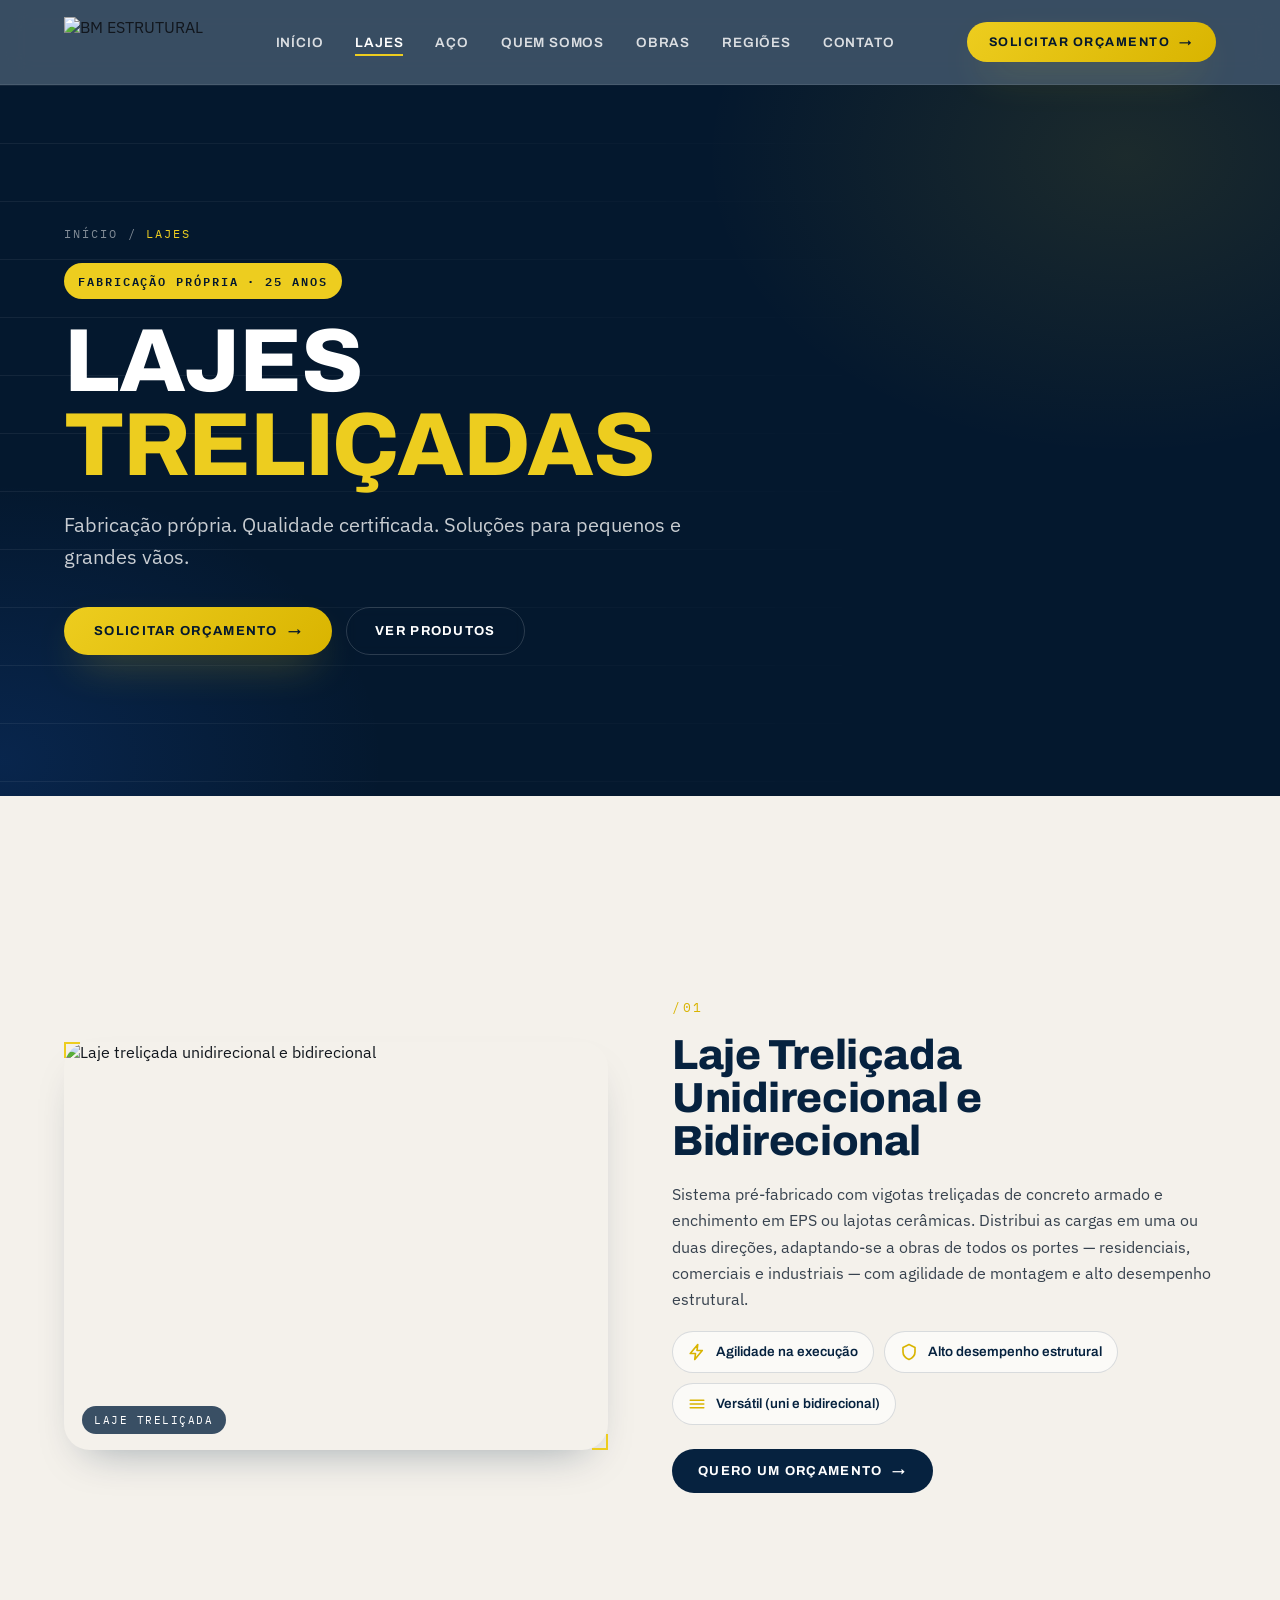
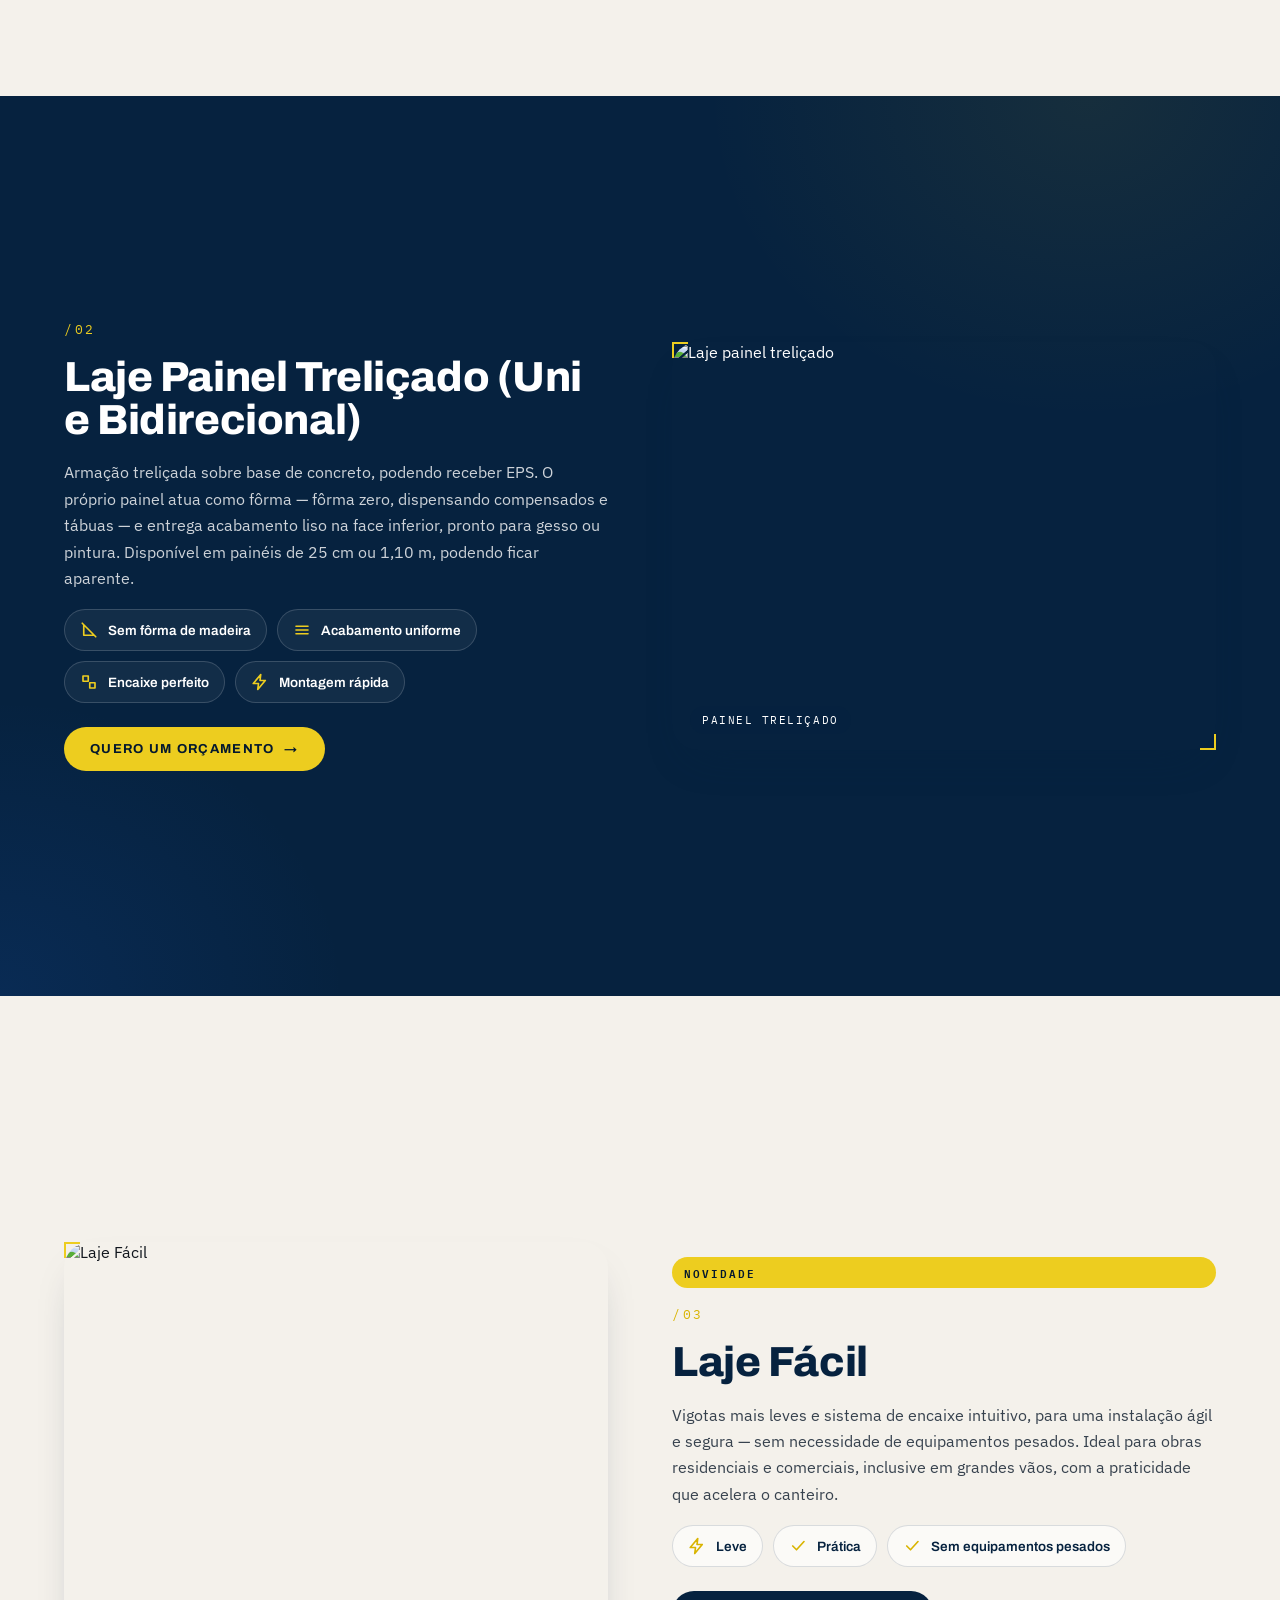
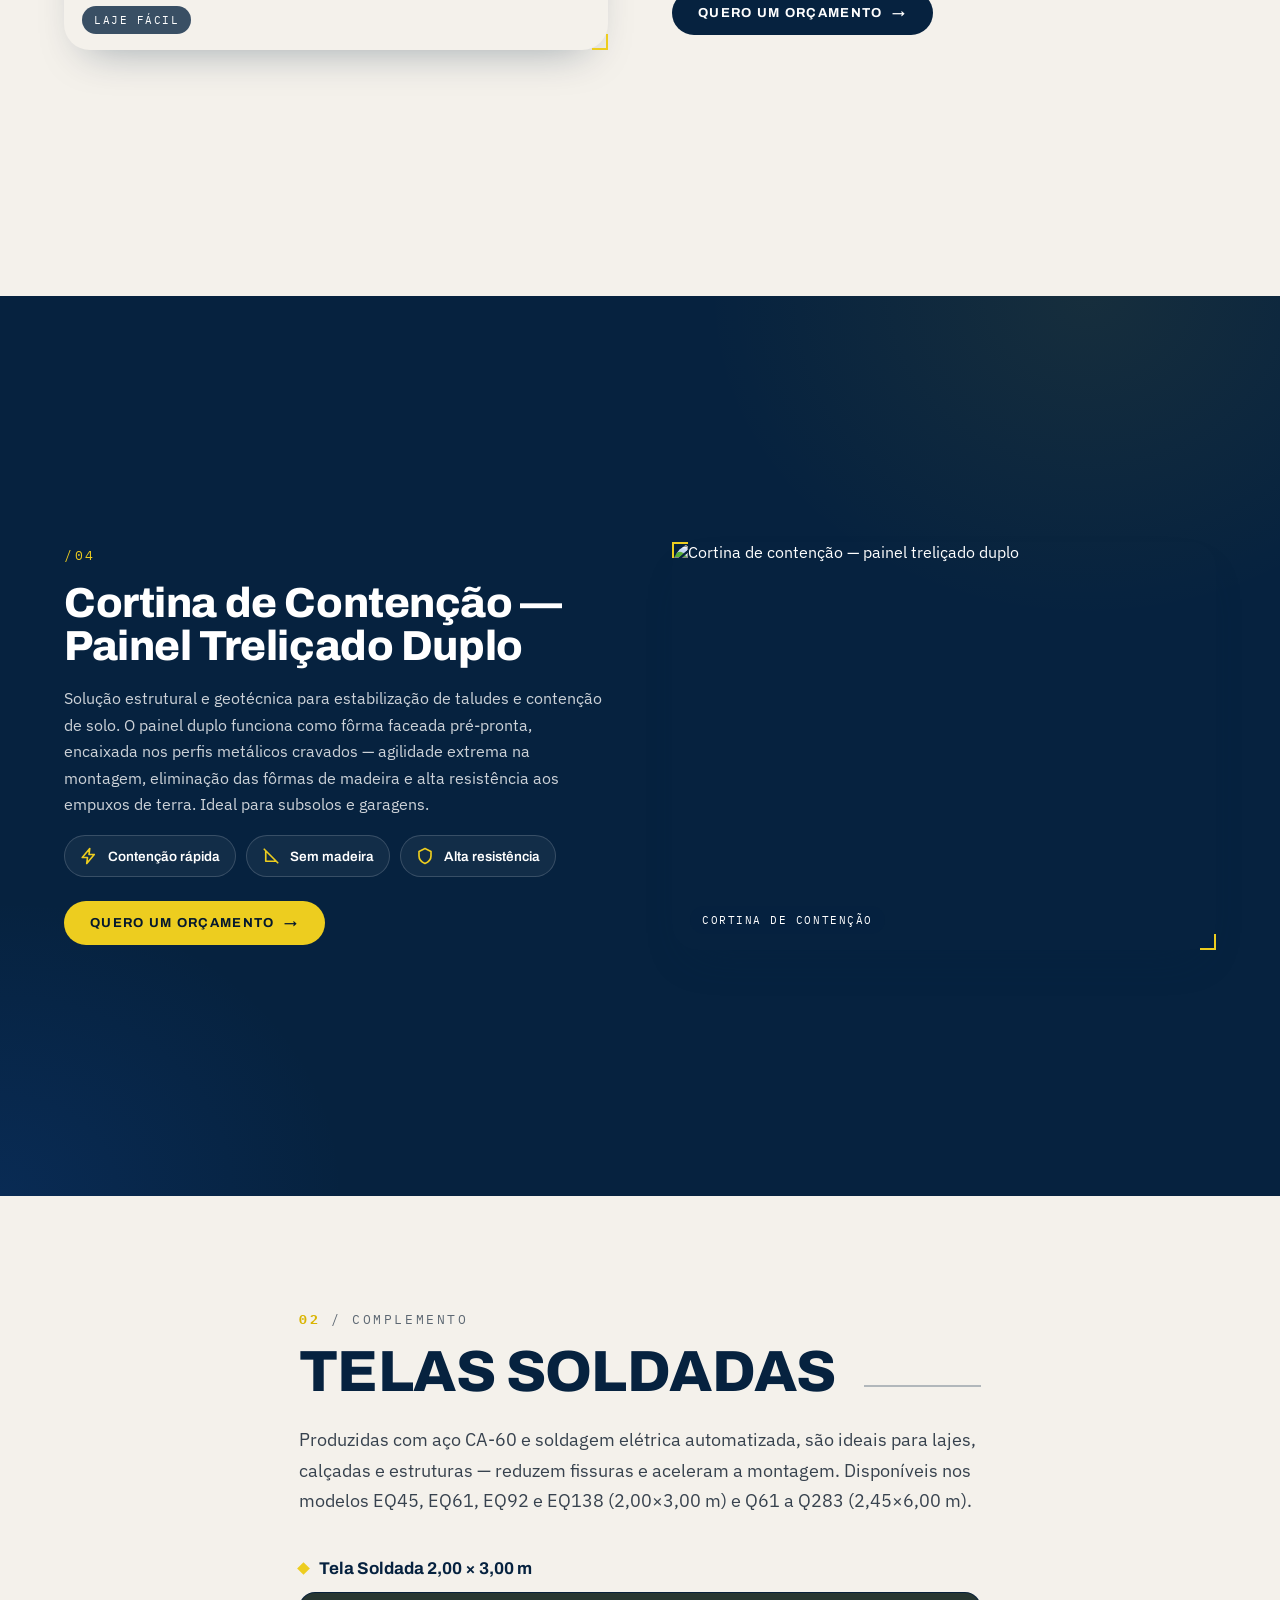
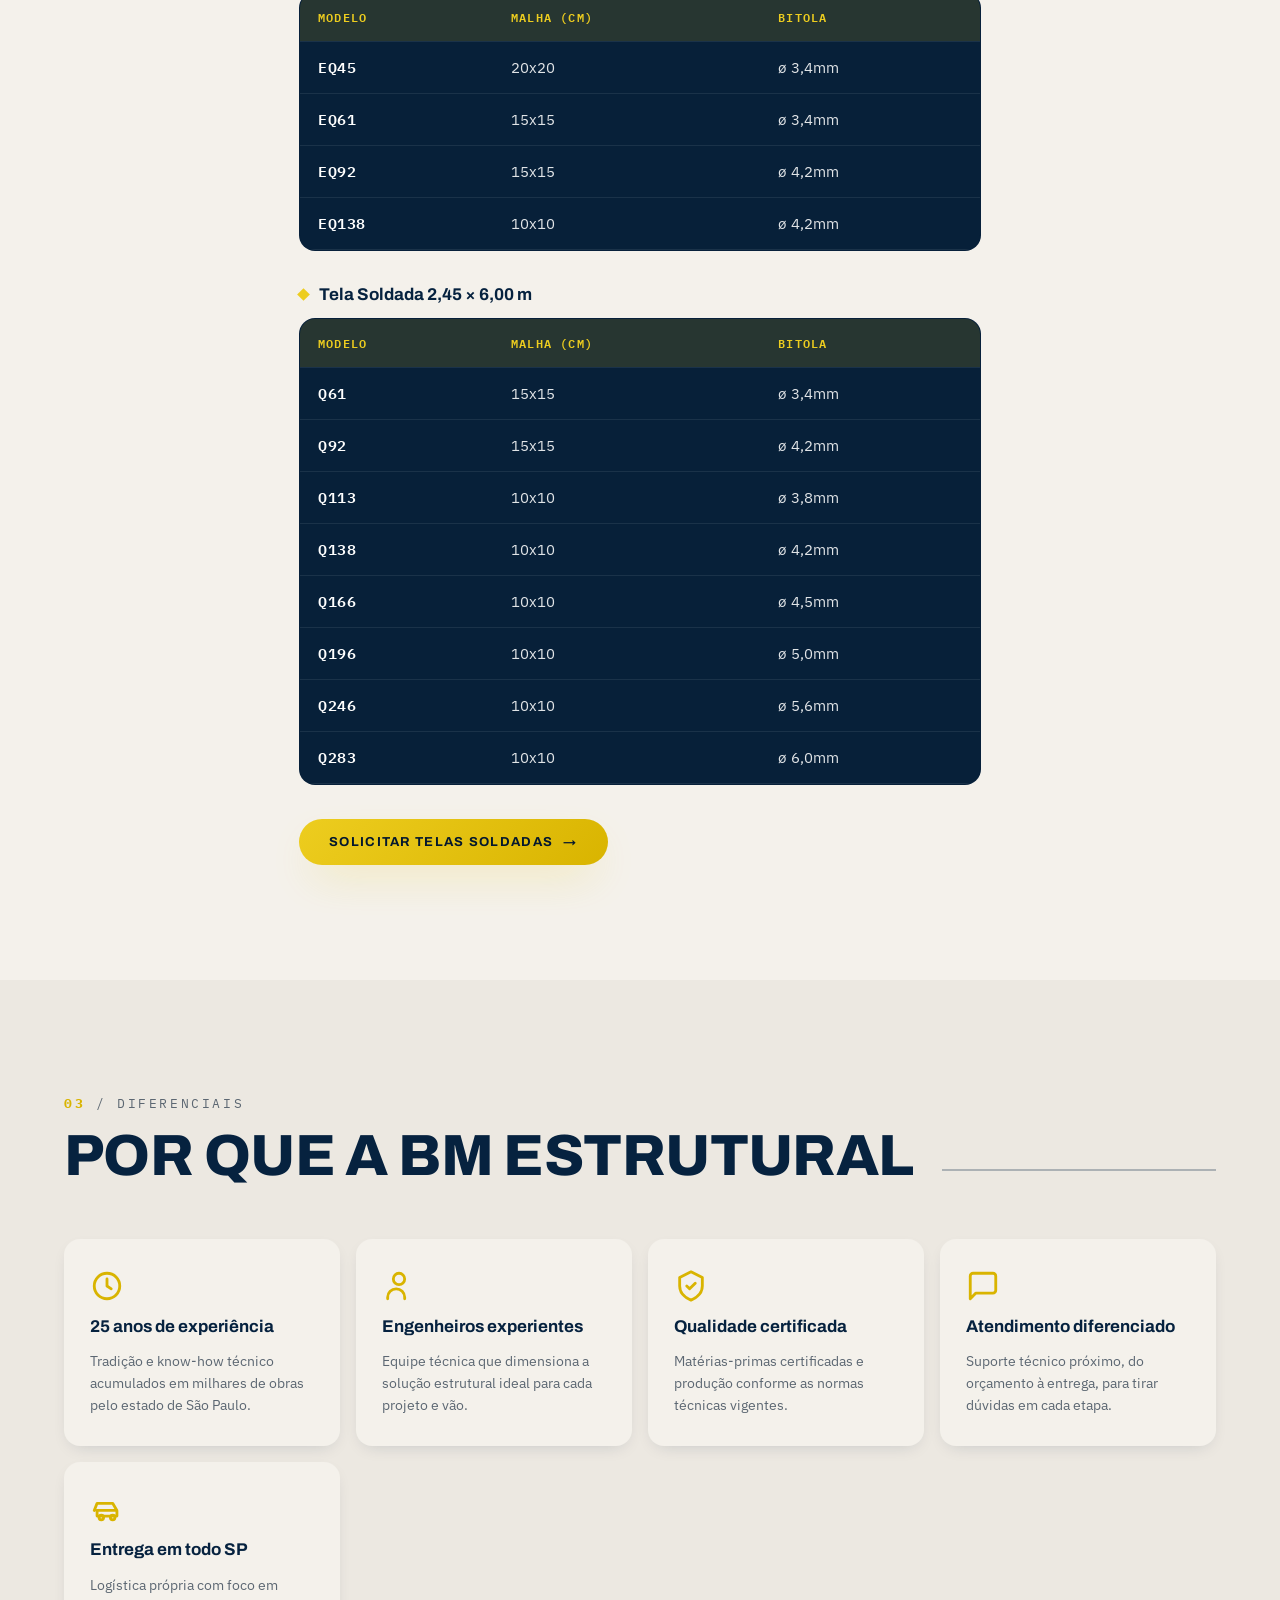
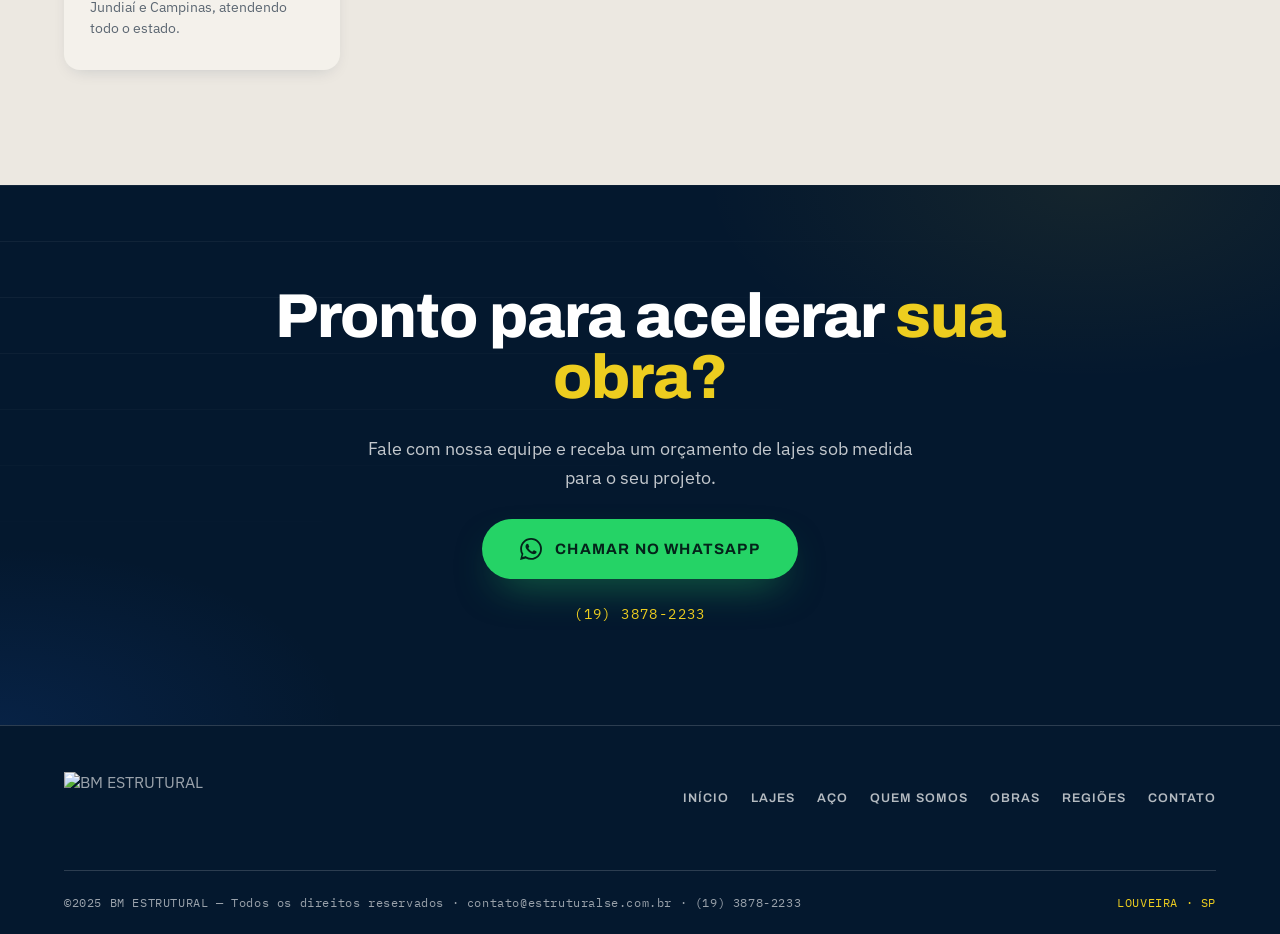
==== lajes.html @ cdf226da "Refactor code structure for improved readability and maintainability" ====
<!DOCTYPE html>
<html lang="pt">
<head>
<meta charset="utf-8">
<meta name="viewport" content="width=device-width, initial-scale=1">
<title>Lajes Treliçadas | BM Estrutural — Louveira SP</title>
<meta name="description" content="Lajes treliçadas de fabricação própria: unidirecional e bidirecional, painel treliçado, Laje Fácil, cortina de contenção e telas soldadas. Qualidade certificada para pequenos e grandes vãos — BM Estrutural, Louveira SP.">
<link rel="preconnect" href="https://fonts.googleapis.com">
<link rel="preconnect" href="https://fonts.gstatic.com" crossorigin>
<link href="https://fonts.googleapis.com/css2?family=Archivo:wght@400;500;600;700;800;900&family=Archivo+Expanded:wght@700;800;900&family=IBM+Plex+Mono:wght@400;500;600&family=IBM+Plex+Sans:wght@400;500;600;700&display=swap" rel="stylesheet">
<link rel="stylesheet" href="styles/style.css">
</head>
<body>

<!-- ============================ HEADER ============================ -->
<header class="site-header" id="top">
  <div class="wrap header-inner">
    <a class="brand" href="index.html" aria-label="BM Estrutural">
      <img src="https://static.wixstatic.com/media/e9aa01_ae47d8bda54545b3a6e85fc1d8172524~mv2.png/v1/fill/w_350,h_192,al_c,q_85,enc_avif,quality_auto/LOGO%20SITE_SEM_FUNDO.png" alt="BM ESTRUTURAL">
    </a>
    <nav class="nav" id="nav">
      <a href="index.html">INÍCIO</a>
      <a href="lajes.html" class="active">LAJES</a>
      <a href="aco.html">AÇO</a>
      <a href="index.html#quem-somos">QUEM SOMOS</a>
      <a href="index.html#obras">OBRAS</a>
      <a href="index.html#regioes">REGIÕES</a>
      <a href="index.html#contato">CONTATO</a>
    </nav>
    <a class="header-cta" href="https://wa.me/551938782233?text=Ol%C3%A1%2C+quero+um+or%C3%A7amento+de+Lajes" target="_blank" rel="noopener">Solicitar Orçamento <span>&rarr;</span></a>
    <button class="burger" id="burger" aria-label="Menu"><span></span><span></span><span></span></button>
  </div>
</header>

<!-- mobile nav -->
<div class="mnav" id="mnav">
  <button class="mclose" id="mclose" aria-label="Fechar">&times;</button>
  <a href="index.html">INÍCIO</a>
  <a href="lajes.html">LAJES</a>
  <a href="aco.html">AÇO</a>
  <a href="index.html#quem-somos">QUEM SOMOS</a>
  <a href="index.html#obras">OBRAS</a>
  <a href="index.html#regioes">REGIÕES</a>
  <a href="index.html#contato">CONTATO</a>
  <a class="cta-line" href="https://wa.me/551938782233?text=Ol%C3%A1%2C+quero+um+or%C3%A7amento+de+Lajes" target="_blank" rel="noopener">Solicitar Orçamento &rarr;</a>
</div>

<!-- ============================ HERO ============================ -->
<section class="page-hero" id="hero">
  <div class="wrap">
    <div class="crumbs"><a href="index.html">Início</a> / <span>Lajes</span></div>
    <span class="badge-tag">Fabricação própria · 25 anos</span>
    <h1>LAJES <span class="hl">TRELIÇADAS</span></h1>
    <p class="lead">Fabricação própria. Qualidade certificada. Soluções para pequenos e grandes vãos.</p>
    <div class="hero-actions">
      <a class="btn-solid" href="https://wa.me/551938782233?text=Ol%C3%A1%2C+quero+um+or%C3%A7amento+de+Lajes" target="_blank" rel="noopener">Solicitar Orçamento <span>&rarr;</span></a>
      <a class="btn-ghost" href="#laje-trelicada">Ver Produtos</a>
    </div>
  </div>
</section>

<!-- ============================ PRODUTOS DE LAJE (seções full-screen 100vh) ============================ -->

<!-- 1. Laje Treliçada -->
<section class="sec prod-section on-concrete-2" id="laje-trelicada">
  <div class="wrap">
    <div class="prod-detail reveal">
      <div class="pd-media ticks">
        <img src="https://static.wixstatic.com/media/e9aa01_7f2531a2b18946e8a5536e801b9fc29f~mv2.jpg/v1/fill/w_1000,h_750,al_c,q_85,enc_avif,quality_auto/laje-trelicada-unidirecional-e-bidirecional-03.jpg" alt="Laje treliçada unidirecional e bidirecional">
        <span class="pd-meta">LAJE TRELIÇADA</span>
      </div>
      <div class="pd-copy">
        <span class="pd-idx">/01</span>
        <h3>Laje Treliçada Unidirecional e Bidirecional</h3>
        <p class="pd-text">Sistema pré-fabricado com vigotas treliçadas de concreto armado e enchimento em EPS ou lajotas cerâmicas. Distribui as cargas em uma ou duas direções, adaptando-se a obras de todos os portes — residenciais, comerciais e industriais — com agilidade de montagem e alto desempenho estrutural.</p>
        <div class="feat-list">
          <span class="feat"><span class="ic"><svg viewBox="0 0 24 24" fill="none" stroke="currentColor" stroke-width="2.2" stroke-linecap="round" stroke-linejoin="round"><path d="M13 2L3 14h7l-1 8 10-12h-7l1-8z"/></svg></span>Agilidade na execução</span>
          <span class="feat"><span class="ic"><svg viewBox="0 0 24 24" fill="none" stroke="currentColor" stroke-width="2.2" stroke-linecap="round" stroke-linejoin="round"><path d="M12 2l8 4v6c0 5-3.5 8-8 10-4.5-2-8-5-8-10V6l8-4z"/></svg></span>Alto desempenho estrutural</span>
          <span class="feat"><span class="ic"><svg viewBox="0 0 24 24" fill="none" stroke="currentColor" stroke-width="2.2" stroke-linecap="round" stroke-linejoin="round"><path d="M3 7h18M3 12h18M3 17h18"/></svg></span>Versátil (uni e bidirecional)</span>
        </div>
        <a class="pd-cta" href="https://wa.me/551938782233?text=Ol%C3%A1%2C+quero+um+or%C3%A7amento+de+Lajes" target="_blank" rel="noopener">Quero um orçamento <span>&rarr;</span></a>
      </div>
    </div>
  </div>
</section>

<!-- 2. Painel Treliçado -->
<section class="sec prod-section on-navy" id="painel-trelicado">
  <div class="wrap">
    <div class="prod-detail flip reveal">
      <div class="pd-media ticks">
        <img src="https://static.wixstatic.com/media/e9aa01_144fc9c06d66422a91927a9a026cbced~mv2.png/v1/fill/w_1000,h_750,al_c,q_85,enc_avif,quality_auto/LAJE%20PAINEL.png" alt="Laje painel treliçado">
        <span class="pd-meta">PAINEL TRELIÇADO</span>
      </div>
      <div class="pd-copy">
        <span class="pd-idx">/02</span>
        <h3>Laje Painel Treliçado (Uni e Bidirecional)</h3>
        <p class="pd-text">Armação treliçada sobre base de concreto, podendo receber EPS. O próprio painel atua como fôrma — fôrma zero, dispensando compensados e tábuas — e entrega acabamento liso na face inferior, pronto para gesso ou pintura. Disponível em painéis de 25 cm ou 1,10 m, podendo ficar aparente.</p>
        <div class="feat-list">
          <span class="feat"><span class="ic"><svg viewBox="0 0 24 24" fill="none" stroke="currentColor" stroke-width="2.2" stroke-linecap="round" stroke-linejoin="round"><path d="M3 3l18 18M5 5v14h14"/></svg></span>Sem fôrma de madeira</span>
          <span class="feat"><span class="ic"><svg viewBox="0 0 24 24" fill="none" stroke="currentColor" stroke-width="2.2" stroke-linecap="round" stroke-linejoin="round"><path d="M4 7h16M4 12h16M4 17h16"/></svg></span>Acabamento uniforme</span>
          <span class="feat"><span class="ic"><svg viewBox="0 0 24 24" fill="none" stroke="currentColor" stroke-width="2.2" stroke-linecap="round" stroke-linejoin="round"><path d="M4 4h7v7H4zM13 13h7v7h-7z"/></svg></span>Encaixe perfeito</span>
          <span class="feat"><span class="ic"><svg viewBox="0 0 24 24" fill="none" stroke="currentColor" stroke-width="2.2" stroke-linecap="round" stroke-linejoin="round"><path d="M13 2L3 14h7l-1 8 10-12h-7l1-8z"/></svg></span>Montagem rápida</span>
        </div>
        <a class="pd-cta" href="https://wa.me/551938782233?text=Ol%C3%A1%2C+quero+um+or%C3%A7amento+de+Lajes" target="_blank" rel="noopener">Quero um orçamento <span>&rarr;</span></a>
      </div>
    </div>
  </div>
</section>

<!-- 3. Laje Fácil -->
<section class="sec prod-section on-concrete-2" id="laje-facil">
  <div class="wrap">
    <div class="prod-detail reveal">
      <div class="pd-media ticks">
        <img src="https://static.wixstatic.com/media/e9aa01_2a4aef17c318401c83b389cd4fd10634~mv2.png/v1/fill/w_1000,h_750,al_c,q_85,enc_avif,quality_auto/FACIL.png" alt="Laje Fácil">
        <span class="pd-meta">LAJE FÁCIL</span>
      </div>
      <div class="pd-copy">
        <span class="badge-novidade">Novidade</span>
        <span class="pd-idx">/03</span>
        <h3>Laje Fácil</h3>
        <p class="pd-text">Vigotas mais leves e sistema de encaixe intuitivo, para uma instalação ágil e segura — sem necessidade de equipamentos pesados. Ideal para obras residenciais e comerciais, inclusive em grandes vãos, com a praticidade que acelera o canteiro.</p>
        <div class="feat-list">
          <span class="feat"><span class="ic"><svg viewBox="0 0 24 24" fill="none" stroke="currentColor" stroke-width="2.2" stroke-linecap="round" stroke-linejoin="round"><path d="M13 2L3 14h7l-1 8 10-12h-7l1-8z"/></svg></span>Leve</span>
          <span class="feat"><span class="ic"><svg viewBox="0 0 24 24" fill="none" stroke="currentColor" stroke-width="2.2" stroke-linecap="round" stroke-linejoin="round"><path d="M5 12l5 5L20 6"/></svg></span>Prática</span>
          <span class="feat"><span class="ic"><svg viewBox="0 0 24 24" fill="none" stroke="currentColor" stroke-width="2.2" stroke-linecap="round" stroke-linejoin="round"><path d="M5 12l5 5L20 6"/></svg></span>Sem equipamentos pesados</span>
        </div>
        <a class="pd-cta" href="https://wa.me/551938782233?text=Ol%C3%A1%2C+quero+um+or%C3%A7amento+de+Lajes" target="_blank" rel="noopener">Quero um orçamento <span>&rarr;</span></a>
      </div>
    </div>
  </div>
</section>

<!-- 4. Cortina de Contenção -->
<section class="sec prod-section on-navy" id="cortina-contencao">
  <div class="wrap">
    <div class="prod-detail flip reveal">
      <div class="pd-media ticks">
        <img src="https://static.wixstatic.com/media/e9aa01_144fc9c06d66422a91927a9a026cbced~mv2.png/v1/fill/w_1000,h_750,al_c,q_85,enc_avif,quality_auto/LAJE%20PAINEL.png" alt="Cortina de contenção — painel treliçado duplo">
        <span class="pd-meta">CORTINA DE CONTENÇÃO</span>
      </div>
      <div class="pd-copy">
        <span class="pd-idx">/04</span>
        <h3>Cortina de Contenção — Painel Treliçado Duplo</h3>
        <p class="pd-text">Solução estrutural e geotécnica para estabilização de taludes e contenção de solo. O painel duplo funciona como fôrma faceada pré-pronta, encaixada nos perfis metálicos cravados — agilidade extrema na montagem, eliminação das fôrmas de madeira e alta resistência aos empuxos de terra. Ideal para subsolos e garagens.</p>
        <div class="feat-list">
          <span class="feat"><span class="ic"><svg viewBox="0 0 24 24" fill="none" stroke="currentColor" stroke-width="2.2" stroke-linecap="round" stroke-linejoin="round"><path d="M13 2L3 14h7l-1 8 10-12h-7l1-8z"/></svg></span>Contenção rápida</span>
          <span class="feat"><span class="ic"><svg viewBox="0 0 24 24" fill="none" stroke="currentColor" stroke-width="2.2" stroke-linecap="round" stroke-linejoin="round"><path d="M3 3l18 18M5 5v14h14"/></svg></span>Sem madeira</span>
          <span class="feat"><span class="ic"><svg viewBox="0 0 24 24" fill="none" stroke="currentColor" stroke-width="2.2" stroke-linecap="round" stroke-linejoin="round"><path d="M12 2l8 4v6c0 5-3.5 8-8 10-4.5-2-8-5-8-10V6l8-4z"/></svg></span>Alta resistência</span>
        </div>
        <a class="pd-cta" href="https://wa.me/551938782233?text=Ol%C3%A1%2C+quero+um+or%C3%A7amento+de+Lajes" target="_blank" rel="noopener">Quero um orçamento <span>&rarr;</span></a>
      </div>
    </div>
  </div>
</section>

<!-- ============================ TELAS SOLDADAS ============================ -->
<section class="sec prod-section on-concrete-2" id="telas">
  <div class="wrap">
    <div class="sec-head">
      <div class="left">
        <span class="sec-idx"><b>02</b> / COMPLEMENTO</span>
        <h2 class="sec-title">TELAS SOLDADAS</h2>
      </div>
      <div class="sec-rule"></div>
    </div>
    <p class="sec-intro">Produzidas com aço CA-60 e soldagem elétrica automatizada, são ideais para lajes, calçadas e estruturas — reduzem fissuras e aceleram a montagem. Disponíveis nos modelos EQ45, EQ61, EQ92 e EQ138 (2,00×3,00 m) e Q61 a Q283 (2,45×6,00 m).</p>

    <div class="tbl-block reveal">
      <div class="tbl-cap">Tela Soldada 2,00 × 3,00 m</div>
      <div class="tbl-wrap">
        <table class="tbl">
          <thead><tr><th>Modelo</th><th>Malha (cm)</th><th>Bitola</th></tr></thead>
          <tbody>
            <tr><td>EQ45</td><td>20x20</td><td>ø 3,4mm</td></tr>
            <tr><td>EQ61</td><td>15x15</td><td>ø 3,4mm</td></tr>
            <tr><td>EQ92</td><td>15x15</td><td>ø 4,2mm</td></tr>
            <tr><td>EQ138</td><td>10x10</td><td>ø 4,2mm</td></tr>
          </tbody>
        </table>
      </div>
    </div>

    <div class="tbl-block reveal">
      <div class="tbl-cap">Tela Soldada 2,45 × 6,00 m</div>
      <div class="tbl-wrap">
        <table class="tbl">
          <thead><tr><th>Modelo</th><th>Malha (cm)</th><th>Bitola</th></tr></thead>
          <tbody>
            <tr><td>Q61</td><td>15x15</td><td>ø 3,4mm</td></tr>
            <tr><td>Q92</td><td>15x15</td><td>ø 4,2mm</td></tr>
            <tr><td>Q113</td><td>10x10</td><td>ø 3,8mm</td></tr>
            <tr><td>Q138</td><td>10x10</td><td>ø 4,2mm</td></tr>
            <tr><td>Q166</td><td>10x10</td><td>ø 4,5mm</td></tr>
            <tr><td>Q196</td><td>10x10</td><td>ø 5,0mm</td></tr>
            <tr><td>Q246</td><td>10x10</td><td>ø 5,6mm</td></tr>
            <tr><td>Q283</td><td>10x10</td><td>ø 6,0mm</td></tr>
          </tbody>
        </table>
      </div>
    </div>

    <div class="hero-actions" style="margin-top:34px">
      <a class="btn-solid" href="https://wa.me/551938782233?text=Ol%C3%A1%2C+quero+um+or%C3%A7amento+de+Telas+Soldadas" target="_blank" rel="noopener">Solicitar Telas Soldadas <span>&rarr;</span></a>
    </div>
  </div>
</section>

<!-- ============================ POR QUE ESCOLHER ============================ -->
<section class="sec" id="porque">
  <div class="wrap">
    <div class="sec-head">
      <div class="left">
        <span class="sec-idx"><b>03</b> / DIFERENCIAIS</span>
        <h2 class="sec-title">POR QUE A BM ESTRUTURAL</h2>
      </div>
      <div class="sec-rule"></div>
    </div>

    <div class="why-grid reveal">
      <div class="why-card">
        <span class="ic"><svg viewBox="0 0 24 24" fill="none" stroke="currentColor" stroke-width="2" stroke-linecap="round" stroke-linejoin="round"><circle cx="12" cy="12" r="9"/><path d="M12 7v5l3 2"/></svg></span>
        <h4>25 anos de experiência</h4>
        <p>Tradição e know-how técnico acumulados em milhares de obras pelo estado de São Paulo.</p>
      </div>
      <div class="why-card">
        <span class="ic"><svg viewBox="0 0 24 24" fill="none" stroke="currentColor" stroke-width="2" stroke-linecap="round" stroke-linejoin="round"><path d="M16 7a4 4 0 11-8 0 4 4 0 018 0z"/><path d="M4 21v-1a6 6 0 0112 0v1"/></svg></span>
        <h4>Engenheiros experientes</h4>
        <p>Equipe técnica que dimensiona a solução estrutural ideal para cada projeto e vão.</p>
      </div>
      <div class="why-card">
        <span class="ic"><svg viewBox="0 0 24 24" fill="none" stroke="currentColor" stroke-width="2" stroke-linecap="round" stroke-linejoin="round"><path d="M12 2l8 4v6c0 5-3.5 8-8 10-4.5-2-8-5-8-10V6l8-4z"/><path d="M9 12l2 2 4-4"/></svg></span>
        <h4>Qualidade certificada</h4>
        <p>Matérias-primas certificadas e produção conforme as normas técnicas vigentes.</p>
      </div>
      <div class="why-card">
        <span class="ic"><svg viewBox="0 0 24 24" fill="none" stroke="currentColor" stroke-width="2" stroke-linecap="round" stroke-linejoin="round"><path d="M21 15a2 2 0 01-2 2H7l-4 4V5a2 2 0 012-2h14a2 2 0 012 2z"/></svg></span>
        <h4>Atendimento diferenciado</h4>
        <p>Suporte técnico próximo, do orçamento à entrega, para tirar dúvidas em cada etapa.</p>
      </div>
      <div class="why-card">
        <span class="ic"><svg viewBox="0 0 24 24" fill="none" stroke="currentColor" stroke-width="2" stroke-linecap="round" stroke-linejoin="round"><path d="M3 13l2-5h11l3 5M5 13h14v4H5z"/><circle cx="8" cy="18" r="1.6"/><circle cx="16" cy="18" r="1.6"/></svg></span>
        <h4>Entrega em todo SP</h4>
        <p>Logística própria com foco em Jundiaí e Campinas, atendendo todo o estado.</p>
      </div>
    </div>
  </div>
</section>

<!-- ============================ CTA FINAL ============================ -->
<section class="cta-final">
  <div class="wrap">
    <h2>Pronto para acelerar <span class="hl">sua obra?</span></h2>
    <p>Fale com nossa equipe e receba um orçamento de lajes sob medida para o seu projeto.</p>
    <a class="btn-big" href="https://wa.me/551938782233?text=Ol%C3%A1%2C+quero+um+or%C3%A7amento+de+Lajes" target="_blank" rel="noopener">
      <svg viewBox="0 0 24 24" fill="currentColor"><path d="M.057 24l1.687-6.163a11.867 11.867 0 01-1.587-5.946C.16 5.335 5.495 0 12.05 0a11.817 11.817 0 018.413 3.488 11.824 11.824 0 013.48 8.414c-.003 6.557-5.338 11.892-11.893 11.892a11.9 11.9 0 01-5.688-1.448L.057 24zm6.597-3.807c1.676.995 3.276 1.591 5.392 1.592 5.448 0 9.886-4.434 9.889-9.885.002-5.462-4.415-9.89-9.881-9.892-5.452 0-9.887 4.434-9.889 9.884a9.86 9.86 0 001.51 5.26l-.999 3.648 3.978-1.107zm11.387-5.464c-.074-.124-.272-.198-.57-.347-.297-.149-1.758-.868-2.031-.967-.272-.099-.47-.149-.669.149-.198.297-.768.967-.941 1.165-.173.198-.347.223-.644.074-.297-.149-1.255-.462-2.39-1.475-.883-.788-1.48-1.761-1.653-2.059-.173-.297-.018-.458.13-.606.134-.133.297-.347.446-.521.151-.172.2-.296.3-.495.099-.198.05-.372-.025-.521-.075-.148-.669-1.611-.916-2.206-.242-.579-.487-.501-.669-.51l-.57-.01c-.198 0-.52.074-.792.372-.272.297-1.04 1.016-1.04 2.479 0 1.462 1.065 2.875 1.213 3.074.149.198 2.096 3.2 5.077 4.487.709.306 1.262.489 1.694.626.712.226 1.36.194 1.872.118.571-.085 1.758-.719 2.006-1.413.248-.695.248-1.29.173-1.414z"/></svg>
      Chamar no WhatsApp
    </a>
    <span class="cta-phone">(19) 3878-2233</span>
  </div>
</section>

<!-- ============================ FOOTER ============================ -->
<footer class="site-footer">
  <div class="wrap">
    <div class="footer-top">
      <img src="https://static.wixstatic.com/media/e9aa01_ae47d8bda54545b3a6e85fc1d8172524~mv2.png/v1/fill/w_350,h_192,al_c,q_85,enc_avif,quality_auto/LOGO%20SITE_SEM_FUNDO.png" alt="BM ESTRUTURAL">
      <nav class="footer-nav">
        <a href="index.html">INÍCIO</a>
        <a href="lajes.html">LAJES</a>
        <a href="aco.html">AÇO</a>
        <a href="index.html#quem-somos">QUEM SOMOS</a>
        <a href="index.html#obras">OBRAS</a>
        <a href="index.html#regioes">REGIÕES</a>
        <a href="index.html#contato">CONTATO</a>
      </nav>
    </div>
    <div class="footer-bot">
      <span>©2025 BM ESTRUTURAL — Todos os direitos reservados · contato@estruturalse.com.br · (19) 3878-2233</span>
      <span class="badge-y">LOUVEIRA · SP</span>
    </div>
  </div>
</footer>

<script src="scripts/app.js"></script>
</body>
</html>
---- styles/style.css ----
/* ============================================================
   BM ESTRUTURAL — Repaginação industrial moderna
   Azul-marinho + amarelo sobre concreto. Cantos retos,
   réguas finas, rótulos técnicos monoespaçados.
   ============================================================ */

:root{
  --navy:#06223F;
  --navy-700:#0A2C50;
  --navy-800:#072039;
  --navy-900:#04182E;
  --yellow:#EDCD1F;
  --yellow-deep:#D9B400;
  --concrete:#ECE8E1;
  --concrete-2:#F4F1EB;
  --paper:#FBFAF7;
  --ink:#11161D;
  --muted:#5C6772;
  --line:rgba(6,34,63,.14);
  --line-strong:rgba(6,34,63,.28);
  --line-light:rgba(255,255,255,.16);
  --display:'Archivo Expanded','Archivo',system-ui,sans-serif;
  --head:'Archivo',system-ui,sans-serif;
  --body:'IBM Plex Sans',system-ui,sans-serif;
  --mono:'IBM Plex Mono',ui-monospace,monospace;
  --maxw:1280px;
  --gut:clamp(20px,5vw,72px);
}

*{box-sizing:border-box;margin:0;padding:0}
html{scroll-behavior:smooth}
body{
  font-family:var(--body);
  color:var(--ink);
  background:var(--concrete);
  -webkit-font-smoothing:antialiased;
  text-rendering:optimizeLegibility;
  overflow-x:hidden;
}
img{display:block;max-width:100%}
a{color:inherit;text-decoration:none}
button{font-family:inherit;cursor:pointer}

.wrap{max-width:var(--maxw);margin:0 auto;padding-inline:var(--gut)}

/* ---- shared type ---- */
.mono{font-family:var(--mono);font-weight:500;letter-spacing:.14em;text-transform:uppercase}
.kicker{
  font-family:var(--mono);font-size:12px;font-weight:500;letter-spacing:.22em;
  text-transform:uppercase;color:var(--muted);display:inline-flex;align-items:center;gap:.7em;
}
.kicker::before{content:"";width:26px;height:2px;background:var(--yellow)}
.kicker.on-dark{color:rgba(255,255,255,.62)}

.display{font-family:var(--display);font-weight:800;line-height:.96;letter-spacing:-.01em}

/* technical L-corner ticks */
.ticks{position:relative}
.ticks::before,.ticks::after{
  content:"";position:absolute;width:14px;height:14px;pointer-events:none;
}
.ticks::before{top:0;left:0;border-top:2px solid var(--yellow);border-left:2px solid var(--yellow)}
.ticks::after{bottom:0;right:0;border-bottom:2px solid var(--yellow);border-right:2px solid var(--yellow)}

/* ============================================================
   HEADER
   ============================================================ */
.site-header{
  position:sticky;top:0;z-index:60;
  background:var(--navy);
  border-bottom:1px solid var(--line-light);
  transition:box-shadow .3s ease;
}
.site-header.scrolled{box-shadow:0 14px 40px -18px rgba(0,0,0,.6)}
.header-inner{display:flex;align-items:center;justify-content:space-between;gap:24px;height:84px}
.brand{display:flex;align-items:center;gap:14px}
.brand img{height:50px;width:auto}
.nav{display:flex;align-items:center;gap:4px}
.nav a{
  font-family:var(--head);font-size:13.5px;font-weight:600;letter-spacing:.06em;
  text-transform:uppercase;color:rgba(255,255,255,.82);
  padding:10px 14px;position:relative;transition:color .2s;
}
.nav a::after{
  content:"";position:absolute;left:14px;right:14px;bottom:4px;height:2px;
  background:var(--yellow);transform:scaleX(0);transform-origin:left;transition:transform .25s ease;
}
.nav a:hover,.nav a.active{color:#fff}
.nav a:hover::after,.nav a.active::after{transform:scaleX(1)}
.header-cta{
  font-family:var(--head);font-size:12.5px;font-weight:700;letter-spacing:.12em;text-transform:uppercase;
  background:var(--yellow);color:var(--navy-900);padding:13px 22px;
  border:0;transition:background .2s,transform .2s;white-space:nowrap;
  display:inline-flex;align-items:center;gap:9px;text-decoration:none;
}
.header-cta:hover{background:#fff;transform:translateY(-1px)}
.burger{display:none;flex-direction:column;gap:5px;background:none;border:0;padding:8px}
.burger span{width:24px;height:2px;background:#fff;display:block;transition:.3s}

/* ============================================================
   HERO BANNER (rolável)
   ============================================================ */
.banner{position:relative;background:var(--navy-900);overflow:hidden}
.banner-track{display:flex;transition:transform .7s cubic-bezier(.7,.01,.2,1)}
.slide{min-width:100%;position:relative}
.slide-grid{
  display:grid;grid-template-columns:1.05fr .95fr;align-items:stretch;
  min-height:min(78vh,720px);
}
.slide-copy{
  padding:clamp(40px,6vw,84px) var(--gut);
  display:flex;flex-direction:column;justify-content:center;gap:26px;
  background:
    linear-gradient(180deg,var(--navy-800),var(--navy-900));
  position:relative;
}
.slide-copy::before{
  content:"";position:absolute;inset:0;pointer-events:none;
  background-image:linear-gradient(var(--line-light) 1px,transparent 1px);
  background-size:100% 56px;opacity:.5;mask-image:linear-gradient(90deg,#000,transparent 60%);
}
.slide-index{
  font-family:var(--mono);font-size:13px;letter-spacing:.2em;color:rgba(255,255,255,.5);
  display:flex;align-items:center;gap:14px;position:relative;
}
.slide-index b{color:var(--yellow);font-weight:600}
.slide-index .ln{flex:1;max-width:120px;height:1px;background:var(--line-light)}
.slide-title{
  font-family:var(--display);font-weight:800;color:#fff;
  font-size:clamp(40px,7.2vw,92px);line-height:.92;letter-spacing:-.015em;position:relative;
}
.slide-title .hl{color:var(--yellow);display:block}
.slide-sub{
  font-size:clamp(15px,1.5vw,18px);line-height:1.6;color:rgba(255,255,255,.74);
  max-width:46ch;position:relative;
}
.slide-actions{display:flex;flex-wrap:wrap;gap:14px;align-items:center;position:relative}
.btn-solid{
  font-family:var(--head);font-size:13px;font-weight:700;letter-spacing:.1em;text-transform:uppercase;
  background:var(--yellow);color:var(--navy-900);padding:16px 30px;display:inline-flex;align-items:center;gap:10px;
  border:0;transition:transform .2s,background .2s;
}
.btn-solid:hover{background:#fff;transform:translateY(-2px)}
.btn-ghost{
  font-family:var(--head);font-size:13px;font-weight:700;letter-spacing:.1em;text-transform:uppercase;
  color:#fff;padding:16px 28px;border:1px solid var(--line-light);display:inline-flex;align-items:center;gap:10px;
  transition:border-color .2s,background .2s;
}
.btn-ghost:hover{border-color:var(--yellow);background:rgba(237,205,31,.08)}

.slide-media{position:relative;overflow:hidden;background:var(--navy-700)}
.slide-media img{width:100%;height:100%;object-fit:cover;filter:saturate(.85) contrast(1.05)}
.slide-video{
  width:100%;height:100%;object-fit:cover;display:block;border-radius:inherit;
  filter:saturate(.85) contrast(1.05);
}
.slide-media::after{
  content:"";position:absolute;inset:0;
  background:linear-gradient(115deg,rgba(6,34,63,.78) 0%,rgba(6,34,63,.22) 42%,rgba(6,34,63,.05) 100%);
}
.slide-media .frame-meta{
  position:absolute;left:22px;bottom:20px;z-index:2;
  font-family:var(--mono);font-size:11px;letter-spacing:.16em;color:rgba(255,255,255,.78);
  display:flex;gap:14px;
}
.slide-media .frame-meta span{border-left:2px solid var(--yellow);padding-left:8px}

/* banner controls */
.banner-ui{
  position:absolute;left:0;right:0;bottom:0;z-index:5;
  display:flex;align-items:center;justify-content:space-between;
  padding:18px var(--gut);pointer-events:none;
}
.dots{display:flex;gap:10px;pointer-events:auto}
.dot{
  width:42px;height:4px;background:rgba(255,255,255,.25);border:0;padding:0;position:relative;overflow:hidden;
}
.dot.active{background:rgba(255,255,255,.35)}
.dot.active::after{
  content:"";position:absolute;inset:0;background:var(--yellow);transform-origin:left;
  animation:fill 6s linear forwards;
}
.banner.paused .dot.active::after{animation-play-state:paused}
@keyframes fill{from{transform:scaleX(0)}to{transform:scaleX(1)}}
.arrows{display:flex;gap:8px;pointer-events:auto}
.arrow{
  width:46px;height:46px;background:rgba(255,255,255,.08);border:1px solid var(--line-light);
  color:#fff;display:grid;place-items:center;transition:.2s;backdrop-filter:blur(4px);
}
.arrow:hover{background:var(--yellow);color:var(--navy-900);border-color:var(--yellow)}

/* marquee ticker under banner */
.ticker{background:var(--yellow);color:var(--navy-900);overflow:hidden;border-block:1px solid var(--navy-900)}
.ticker-track{display:flex;gap:0;white-space:nowrap;animation:scroll-x 26s linear infinite;will-change:transform}
.ticker-track span{
  font-family:var(--head);font-weight:800;font-size:14px;letter-spacing:.08em;text-transform:uppercase;
  padding:13px 26px;display:inline-flex;align-items:center;gap:26px;
}
.ticker-track span::after{content:"";width:7px;height:7px;background:var(--navy-900);transform:rotate(45deg)}
@keyframes scroll-x{from{transform:translateX(0)}to{transform:translateX(-50%)}}

/* ============================================================
   SECTION SHELL
   ============================================================ */
section{position:relative}
.sec{padding-block:clamp(80px,9vw,128px)}
.sec-head{display:flex;align-items:flex-end;justify-content:space-between;gap:28px;margin-bottom:54px;flex-wrap:wrap}
.sec-head .left{display:flex;flex-direction:column;gap:16px}
.sec-idx{font-family:var(--mono);font-size:13px;letter-spacing:.2em;color:var(--muted)}
.sec-idx b{color:var(--yellow-deep)}
.sec-title{
  font-family:var(--display);font-weight:800;letter-spacing:-.01em;line-height:.98;
  font-size:clamp(32px,4.6vw,58px);color:var(--navy);
}
.sec-rule{height:2px;background:var(--line-strong);flex:1;min-width:60px;margin-bottom:14px}

.on-navy{background:var(--navy);color:#fff}
.on-navy .sec-title{color:#fff}
.on-navy .sec-idx{color:rgba(255,255,255,.55)}
.on-navy .sec-rule{background:var(--line-light)}
.on-concrete-2{background:var(--concrete-2)}

/* ============================================================
   PRODUTOS
   ============================================================ */
.prod-grid{display:grid;grid-template-columns:repeat(4,1fr);gap:2px;background:var(--line)}
.prod{
  background:var(--paper);display:flex;flex-direction:column;position:relative;
  transition:transform .3s ease, box-shadow .3s ease;
}
.prod:hover{transform:translateY(-6px);box-shadow:0 26px 50px -28px rgba(6,34,63,.5);z-index:2}
.prod-img{position:relative;aspect-ratio:4/3;overflow:hidden;background:var(--navy-700)}
.prod-img img{width:100%;height:100%;object-fit:cover;transition:transform .6s ease}
.prod:hover .prod-img img{transform:scale(1.06)}
.prod-num{
  position:absolute;top:12px;left:12px;z-index:2;
  font-family:var(--mono);font-size:12px;font-weight:600;letter-spacing:.1em;color:var(--navy-900);
  background:var(--yellow);padding:5px 9px;
}
.prod-body{padding:24px 22px 26px;display:flex;flex-direction:column;gap:12px;flex:1;border-top:2px solid var(--navy)}
.prod-body h3{font-family:var(--head);font-weight:700;font-size:19px;line-height:1.15;color:var(--navy)}
.prod-body p{font-size:14.5px;line-height:1.55;color:var(--muted);flex:1}
.prod-link{
  font-family:var(--mono);font-size:12px;font-weight:600;letter-spacing:.12em;text-transform:uppercase;
  color:var(--navy);display:inline-flex;align-items:center;gap:8px;margin-top:6px;
}
.prod-link .ar{transition:transform .25s}
.prod:hover .prod-link .ar{transform:translateX(5px)}
.prod-link:hover{color:var(--yellow-deep)}

/* destaque AÇO — nova vertical (card horizontal sob o grid) */
.prod-aco{
  position:relative;display:grid;grid-template-columns:.9fr 1.1fr;align-items:stretch;
  margin-top:24px;background:var(--navy);overflow:hidden;
  border-top:2px solid var(--yellow);
}
.prod-aco .prod-badge{
  position:absolute;top:0;right:0;z-index:3;
  font-family:var(--mono);font-size:12px;font-weight:600;letter-spacing:.16em;text-transform:uppercase;
  color:var(--navy-900);background:var(--yellow-deep);padding:8px 16px;
}
.prod-aco-media{position:relative;min-height:260px;background:var(--navy-700)}
.prod-aco-media img{position:absolute;inset:0;width:100%;height:100%;object-fit:cover;filter:saturate(.9)}
.prod-aco-body{
  padding:clamp(28px,4vw,52px);display:flex;flex-direction:column;justify-content:center;gap:14px;color:#fff;
}
.prod-aco-body .prod-aco-idx{font-family:var(--mono);font-size:12px;letter-spacing:.2em;color:var(--yellow)}
.prod-aco-body h3{font-family:var(--display);font-weight:800;font-size:clamp(24px,3vw,38px);line-height:1.02;letter-spacing:-.01em}
.prod-aco-body p{font-size:15px;line-height:1.6;color:rgba(255,255,255,.82);max-width:48ch}
.prod-aco-body .btn-solid{align-self:flex-start;margin-top:6px}

/* ============================================================
   QUEM SOMOS
   ============================================================ */
.about-grid{display:grid;grid-template-columns:1.1fr 1fr;gap:clamp(36px,5vw,76px);align-items:center}
.about-copy{display:flex;flex-direction:column;gap:28px}
.about-copy .lead{font-size:clamp(16px,1.7vw,19px);line-height:1.7;color:#27313c}
.about-copy .lead b{color:var(--navy);font-weight:700}
.stats{display:grid;grid-template-columns:repeat(2,1fr);gap:2px;background:var(--line);border:1px solid var(--line)}
.stat{background:var(--concrete-2);padding:22px 20px;display:flex;flex-direction:column;gap:8px;min-height:120px;justify-content:center}
.stat .big{font-family:var(--display);font-weight:800;font-size:40px;line-height:1;color:var(--navy)}
.stat .lbl{font-family:var(--mono);font-size:12px;letter-spacing:.08em;text-transform:uppercase;color:var(--muted);line-height:1.4}
.stat.accent{background:var(--navy)}
.stat.accent .lbl{color:rgba(255,255,255,.8)}
.stat.accent .mk{width:24px;height:3px;background:var(--yellow)}
.about-media{position:relative}
.about-media img{width:100%;aspect-ratio:4/3;object-fit:cover}
.about-media .badge{
  position:absolute;right:-14px;bottom:-14px;background:var(--yellow);color:var(--navy-900);
  font-family:var(--mono);font-size:12px;font-weight:600;letter-spacing:.12em;text-transform:uppercase;
  padding:12px 18px;
}

/* ============================================================
   OBRAS
   ============================================================ */
.obras-grid{display:grid;grid-template-columns:repeat(3,1fr);gap:20px}
.obra{position:relative;overflow:hidden;min-height:440px;display:flex;align-items:flex-end;background:var(--navy-800)}
.obra img{position:absolute;inset:0;width:100%;height:100%;object-fit:cover;transition:transform .7s ease;filter:saturate(.9)}
.obra::after{content:"";position:absolute;inset:0;background:linear-gradient(180deg,rgba(4,24,46,.1) 30%,rgba(4,24,46,.92))}
.obra:hover img{transform:scale(1.07)}
.obra-body{position:relative;z-index:2;padding:30px 28px;color:#fff;display:flex;flex-direction:column;gap:12px}
.obra-body .n{font-family:var(--mono);font-size:12px;letter-spacing:.18em;color:var(--yellow)}
.obra-body h3{font-family:var(--display);font-weight:800;font-size:30px;letter-spacing:-.01em}
.obra-body p{font-size:14.5px;line-height:1.55;color:rgba(255,255,255,.82);max-width:34ch}
.obra-body .more{
  font-family:var(--mono);font-size:12px;font-weight:600;letter-spacing:.12em;text-transform:uppercase;
  color:#fff;display:inline-flex;align-items:center;gap:8px;margin-top:4px;opacity:.9;
}
.obra-body .more:hover{color:var(--yellow)}
.obras-tag{
  margin-top:48px;display:flex;align-items:center;gap:24px;flex-wrap:wrap;
  border-top:1px solid var(--line-light);padding-top:34px;
}
.obras-tag .big{
  font-family:var(--display);font-weight:800;font-size:clamp(22px,2.8vw,38px);line-height:1.05;color:#fff;flex:1;min-width:280px;
}
.obras-tag .big em{color:var(--yellow);font-style:normal}

/* ============================================================
   REGIÕES
   ============================================================ */
.reg-grid{display:grid;grid-template-columns:.85fr 1.15fr;gap:0;border:1px solid var(--line);background:var(--paper)}
.reg-info{padding:clamp(30px,4vw,52px);display:flex;flex-direction:column;gap:22px;justify-content:center}
.reg-coord{font-family:var(--mono);font-size:12px;letter-spacing:.12em;color:var(--muted);line-height:1.8}
.reg-coord b{color:var(--navy)}
.reg-chips{display:flex;flex-wrap:wrap;gap:8px}
.reg-chip{
  font-family:var(--mono);font-size:12px;letter-spacing:.08em;text-transform:uppercase;
  border:1px solid var(--line-strong);padding:8px 14px;color:var(--navy);
}
.reg-map{position:relative;min-height:380px;background:var(--navy-700)}
.reg-map iframe{position:absolute;inset:0;width:100%;height:100%;border:0;filter:grayscale(.3) contrast(1.05)}

/* ============================================================
   CONTATO
   ============================================================ */
.contact-grid{display:grid;grid-template-columns:1fr 1fr;gap:clamp(32px,4vw,64px)}
.contact-info{display:flex;flex-direction:column;gap:34px}
.info-block h3{font-family:var(--head);font-weight:700;font-size:20px;color:#fff;margin-bottom:12px;display:flex;align-items:center;gap:12px}
.info-block h3::before{content:"";width:10px;height:10px;background:var(--yellow);transform:rotate(45deg)}
.info-block p{font-size:15px;line-height:1.7;color:rgba(255,255,255,.78)}
.info-block .phone{color:var(--yellow);font-family:var(--mono);font-weight:600;letter-spacing:.04em}
.whats{
  display:inline-flex;align-items:center;gap:12px;margin-top:6px;
  background:#25D366;color:#04231a;font-family:var(--head);font-weight:700;font-size:14px;letter-spacing:.04em;
  padding:14px 22px;transition:transform .2s,filter .2s;
}
.whats:hover{transform:translateY(-2px);filter:brightness(1.05)}
.whats svg{width:20px;height:20px}

.form{background:var(--concrete-2);padding:clamp(28px,3.5vw,44px);border-top:3px solid var(--yellow)}
.form .frow{display:grid;grid-template-columns:1fr 1fr;gap:16px;margin-bottom:16px}
.field{display:flex;flex-direction:column;gap:7px}
.field label{font-family:var(--mono);font-size:11px;letter-spacing:.12em;text-transform:uppercase;color:var(--muted)}
.field input,.field textarea{
  font-family:var(--body);font-size:15px;color:var(--ink);background:var(--paper);
  border:1px solid var(--line-strong);padding:13px 14px;transition:border-color .2s,box-shadow .2s;
}
.field input:focus,.field textarea:focus{outline:0;border-color:var(--navy);box-shadow:0 0 0 3px rgba(6,34,63,.1)}
.field textarea{resize:vertical;min-height:120px}
.form .full{margin-bottom:16px}
.form-submit{
  width:100%;font-family:var(--head);font-weight:700;font-size:14px;letter-spacing:.12em;text-transform:uppercase;
  background:var(--navy);color:#fff;border:0;padding:17px;transition:background .2s;
  display:flex;align-items:center;justify-content:center;gap:10px;
}
.form-submit:hover{background:var(--navy-900)}
.form-note{font-family:var(--mono);font-size:12px;color:var(--yellow-deep);margin-top:12px;min-height:16px}

/* social row */
.social{display:flex;gap:10px;margin-top:8px}
.social a{
  width:46px;height:46px;border:1px solid var(--line-light);display:grid;place-items:center;color:#fff;transition:.2s;
}
.social a:hover{background:var(--yellow);color:var(--navy-900);border-color:var(--yellow)}
.social svg{width:20px;height:20px}

/* ============================================================
   FOOTER
   ============================================================ */
.site-footer{background:var(--navy-900);color:rgba(255,255,255,.6);border-top:1px solid var(--line-light)}
.footer-top{display:flex;align-items:center;justify-content:space-between;gap:30px;flex-wrap:wrap;padding-block:46px;border-bottom:1px solid var(--line-light)}
.footer-top img{height:52px}
.footer-nav{display:flex;flex-wrap:wrap;gap:6px 22px}
.footer-nav a{font-family:var(--head);font-size:12.5px;font-weight:600;letter-spacing:.08em;text-transform:uppercase;color:rgba(255,255,255,.7)}
.footer-nav a:hover{color:var(--yellow)}
.footer-bot{display:flex;align-items:center;justify-content:space-between;gap:18px;flex-wrap:wrap;padding-block:24px;font-family:var(--mono);font-size:12px;letter-spacing:.05em}
.footer-bot .badge-y{color:var(--yellow)}

/* ============================================================
   SCROLL REVEAL
   ============================================================ */
.reveal{opacity:0;transform:translateY(26px);transition:opacity .7s ease,transform .7s cubic-bezier(.2,.7,.2,1)}
.reveal.in{opacity:1;transform:none}
.reveal.d1{transition-delay:.08s}
.reveal.d2{transition-delay:.16s}
.reveal.d3{transition-delay:.24s}

/* ============================================================
   RESPONSIVE
   ============================================================ */
@media (max-width:1040px){
  .prod-grid{grid-template-columns:repeat(2,1fr)}
  .obras-grid{grid-template-columns:1fr}
  .obra{min-height:360px}
}
@media (max-width:880px){
  .nav,.header-cta{display:none}
  .burger{display:flex}
  .header-inner{height:72px}
  .slide-grid{grid-template-columns:1fr}
  .slide-media{min-height:300px;order:-1}
  .slide-copy{min-height:auto}
  .about-grid{grid-template-columns:1fr}
  .reg-grid{grid-template-columns:1fr}
  .contact-grid{grid-template-columns:1fr}
  .about-media .badge{right:14px}
  .prod-aco{grid-template-columns:1fr}
  .prod-aco-media{min-height:220px}
}
@media (max-width:560px){
  .prod-grid{grid-template-columns:1fr}
  .stats{grid-template-columns:1fr}
  .form .frow{grid-template-columns:1fr}
  .slide-title{font-size:clamp(34px,11vw,56px)}
}

/* mobile nav drawer */
.mnav{
  position:fixed;inset:0;z-index:80;background:var(--navy-900);
  display:flex;flex-direction:column;padding:30px var(--gut);gap:6px;
  transform:translateY(-100%);transition:transform .4s cubic-bezier(.7,0,.2,1);
}
.mnav.open{transform:none}
.mnav .mclose{align-self:flex-end;background:none;border:0;color:#fff;font-size:30px;line-height:1;padding:6px}
.mnav a{font-family:var(--display);font-weight:800;font-size:30px;color:#fff;padding:12px 0;border-bottom:1px solid var(--line-light)}
.mnav a:hover{color:var(--yellow)}
.mnav a.cta-line{color:var(--yellow)}

/* ============================================================
   NOSSAS SOLUÇÕES — dois grandes cards (home)
   ============================================================ */
.solucoes-grid{display:grid;grid-template-columns:repeat(2,1fr);gap:24px}
.sol-card{
  position:relative;display:flex;flex-direction:column;min-height:460px;
  overflow:hidden;background:var(--navy-800);
  transition:transform .35s ease,box-shadow .35s ease;
}
.sol-card:hover{transform:translateY(-6px);box-shadow:0 30px 56px -30px rgba(6,34,63,.55)}
.sol-card .sol-img{position:absolute;inset:0;width:100%;height:100%;object-fit:cover;filter:saturate(.92)}
.sol-card::after{content:"";position:absolute;inset:0;background:linear-gradient(180deg,rgba(4,24,46,.25) 20%,rgba(4,24,46,.94))}
.sol-body{position:relative;z-index:2;margin-top:auto;padding:34px 32px 36px;display:flex;flex-direction:column;gap:14px;color:#fff}
.sol-body .sol-idx{font-family:var(--mono);font-size:12px;letter-spacing:.2em;color:var(--yellow)}
.sol-body h3{font-family:var(--display);font-weight:800;font-size:clamp(26px,3vw,38px);letter-spacing:-.01em;line-height:1}
.sol-body p{font-size:15px;line-height:1.6;color:rgba(255,255,255,.82);max-width:42ch}
.sol-body .sol-link{
  font-family:var(--head);font-weight:700;font-size:13px;letter-spacing:.1em;text-transform:uppercase;
  color:var(--navy-900);background:var(--yellow);align-self:flex-start;
  padding:13px 22px;display:inline-flex;align-items:center;gap:10px;margin-top:6px;
  transition:background .2s,transform .2s;
}
.sol-body .sol-link:hover{background:#fff;transform:translateX(3px)}

/* ============================================================
   PAGE HERO — topo das páginas de produto
   ============================================================ */
.page-hero{
  position:relative;background:var(--navy-900);color:#fff;overflow:hidden;
  padding-block:clamp(72px,11vw,150px);
}
.page-hero::before{
  content:"";position:absolute;inset:0;pointer-events:none;
  background-image:linear-gradient(var(--line-light) 1px,transparent 1px);
  background-size:100% 58px;opacity:.4;mask-image:linear-gradient(90deg,#000,transparent 70%);
}
.page-hero .wrap{position:relative;z-index:2}
.page-hero .crumbs{
  font-family:var(--mono);font-size:12px;letter-spacing:.16em;text-transform:uppercase;
  color:rgba(255,255,255,.5);margin-bottom:22px;display:flex;gap:10px;align-items:center;flex-wrap:wrap;
}
.page-hero .crumbs a{color:rgba(255,255,255,.5)}
.page-hero .crumbs a:hover{color:var(--yellow)}
.page-hero .crumbs span{color:var(--yellow)}
.page-hero h1{
  font-family:var(--display);font-weight:800;letter-spacing:-.015em;line-height:.94;
  font-size:clamp(40px,7vw,90px);max-width:16ch;
}
.page-hero h1 .hl{color:var(--yellow)}
.page-hero .lead{font-size:clamp(16px,1.7vw,20px);line-height:1.6;color:rgba(255,255,255,.78);max-width:54ch;margin-top:22px}
.page-hero .hero-actions{display:flex;flex-wrap:wrap;gap:14px;margin-top:34px}

/* badge / pill */
.badge-tag{
  display:inline-flex;align-items:center;gap:9px;align-self:flex-start;
  font-family:var(--mono);font-size:12px;font-weight:600;letter-spacing:.16em;text-transform:uppercase;
  color:var(--navy-900);background:var(--yellow);padding:8px 14px;margin-bottom:20px;
}
.badge-tag.ghost{background:transparent;color:var(--yellow);border:1px solid rgba(237,205,31,.5)}
.badge-novidade{
  display:inline-flex;align-items:center;gap:8px;
  font-family:var(--mono);font-size:11px;font-weight:600;letter-spacing:.18em;text-transform:uppercase;
  color:var(--navy-900);background:var(--yellow);padding:6px 12px;
}

/* ============================================================
   PRODUTO — seções detalhadas (linha por produto)
   ============================================================ */
.prod-detail{display:grid;grid-template-columns:1fr 1fr;gap:clamp(32px,5vw,72px);align-items:center}
.prod-detail + .prod-detail{margin-top:clamp(56px,7vw,104px)}
.prod-detail.flip .pd-media{order:2}
.pd-media{position:relative}
.pd-media img{width:100%;aspect-ratio:4/3;object-fit:cover}
.pd-media .pd-meta{
  position:absolute;left:18px;bottom:16px;font-family:var(--mono);font-size:11px;letter-spacing:.14em;
  color:#fff;background:rgba(6,34,63,.78);padding:7px 12px;
}
.pd-copy{display:flex;flex-direction:column;gap:18px}
.pd-copy .pd-idx{font-family:var(--mono);font-size:13px;letter-spacing:.2em;color:var(--yellow-deep)}
.on-navy .pd-copy .pd-idx{color:var(--yellow)}
.pd-copy h3{font-family:var(--display);font-weight:800;font-size:clamp(26px,3.4vw,42px);line-height:1.02;letter-spacing:-.01em;color:var(--navy)}
.on-navy .pd-copy h3{color:#fff}
.pd-copy .pd-text{font-size:15.5px;line-height:1.7;color:#37424e}
.on-navy .pd-copy .pd-text{color:rgba(255,255,255,.8)}

/* highlights com ícones */
.feat-list{display:flex;flex-wrap:wrap;gap:10px}
.feat{
  display:inline-flex;align-items:center;gap:10px;
  font-family:var(--head);font-weight:600;font-size:13.5px;color:var(--navy);
  background:var(--paper);border:1px solid var(--line);padding:11px 15px;
}
.on-navy .feat{color:#fff;background:rgba(255,255,255,.05);border-color:var(--line-light)}
.feat .ic{width:18px;height:18px;flex:none;color:var(--yellow-deep)}
.on-navy .feat .ic{color:var(--yellow)}
.feat .ic svg{width:100%;height:100%;display:block}
.pd-cta{
  align-self:flex-start;margin-top:6px;
  font-family:var(--head);font-weight:700;font-size:13px;letter-spacing:.1em;text-transform:uppercase;
  background:var(--navy);color:#fff;padding:15px 26px;display:inline-flex;align-items:center;gap:10px;
  transition:background .2s,transform .2s;
}
.pd-cta:hover{background:var(--yellow);color:var(--navy-900);transform:translateY(-2px)}
.on-navy .pd-cta{background:var(--yellow);color:var(--navy-900)}
.on-navy .pd-cta:hover{background:#fff}

/* ============================================================
   TABELAS DE PRODUTO (estilo dark, header dourado)
   ============================================================ */
.tbl-block{margin-top:34px}
.tbl-block .tbl-cap{
  font-family:var(--head);font-weight:700;font-size:17px;color:var(--navy);margin-bottom:14px;
  display:flex;align-items:center;gap:11px;
}
.tbl-block .tbl-cap::before{content:"";width:9px;height:9px;background:var(--yellow);transform:rotate(45deg)}
.on-navy .tbl-block .tbl-cap{color:#fff}
.tbl-wrap{overflow-x:auto;border:1px solid var(--line-light);background:var(--navy-800)}
.tbl{width:100%;border-collapse:collapse;min-width:420px}
.tbl thead th{
  font-family:var(--mono);font-size:12px;font-weight:600;letter-spacing:.1em;text-transform:uppercase;
  text-align:left;color:var(--yellow);background:rgba(217,180,0,.15);
  padding:14px 18px;border-bottom:1px solid rgba(255,255,255,.08);white-space:nowrap;
}
.tbl tbody td{
  font-family:var(--body);font-size:14.5px;color:rgba(255,255,255,.88);
  padding:13px 18px;border-bottom:1px solid rgba(255,255,255,.08);white-space:nowrap;
}
.tbl tbody tr:hover td{background:rgba(255,255,255,.04)}
.tbl tbody td:first-child{font-family:var(--mono);font-weight:600;color:#fff;letter-spacing:.04em}

/* tabelas sobre fundo claro mantêm a moldura escura interna */
.on-concrete-2 .tbl-wrap,.sec:not(.on-navy) .tbl-wrap{border-color:rgba(6,34,63,.18)}

/* ============================================================
   POR QUE ESCOLHER / DIFERENCIAIS — grade de cards
   ============================================================ */
.why-grid{display:grid;grid-template-columns:repeat(auto-fit,minmax(220px,1fr));gap:2px;background:var(--line);border:1px solid var(--line)}
.on-navy .why-grid{background:var(--line-light);border-color:var(--line-light)}
.why-card{
  background:var(--concrete-2);padding:30px 26px;display:flex;flex-direction:column;gap:14px;min-height:170px;
}
.on-navy .why-card{background:var(--navy-800)}
.why-card .ic{width:34px;height:34px;color:var(--yellow-deep)}
.on-navy .why-card .ic{color:var(--yellow)}
.why-card .ic svg{width:100%;height:100%;display:block}
.why-card h4{font-family:var(--head);font-weight:700;font-size:17px;color:var(--navy);line-height:1.2}
.on-navy .why-card h4{color:#fff}
.why-card p{font-size:14px;line-height:1.55;color:var(--muted)}
.on-navy .why-card p{color:rgba(255,255,255,.72)}

/* ============================================================
   OUTROS PRODUTOS — cards simples (aço)
   ============================================================ */
.mini-grid{display:grid;grid-template-columns:repeat(auto-fit,minmax(240px,1fr));gap:20px}
.mini-card{
  background:rgba(255,255,255,.04);border:1px solid var(--line-light);
  padding:30px 26px;display:flex;flex-direction:column;gap:12px;
  transition:transform .3s ease,border-color .3s ease;
}
.mini-card:hover{transform:translateY(-5px);border-color:rgba(237,205,31,.5)}
.mini-card .ic{width:38px;height:38px;color:var(--yellow)}
.mini-card .ic svg{width:100%;height:100%;display:block}
.mini-card h4{font-family:var(--head);font-weight:700;font-size:19px;color:#fff}
.mini-card p{font-size:14.5px;line-height:1.6;color:rgba(255,255,255,.76)}

/* ============================================================
   AÇO CORTADO E DOBRADO — bloco destaque
   ============================================================ */
.cd-block{
  position:relative;border:1px solid rgba(237,205,31,.35);
  background:linear-gradient(140deg,var(--navy-700),var(--navy-900));
  padding:clamp(34px,5vw,64px);overflow:hidden;
}
.cd-block::before{
  content:"";position:absolute;top:0;right:0;width:46%;height:100%;pointer-events:none;
  background:repeating-linear-gradient(45deg,rgba(237,205,31,.06) 0 14px,transparent 14px 28px);
  mask-image:linear-gradient(270deg,#000,transparent);
}
.cd-block .cd-inner{position:relative;z-index:2}
.cd-block h3{font-family:var(--display);font-weight:800;font-size:clamp(30px,4.4vw,56px);color:#fff;line-height:.98;letter-spacing:-.01em}
.cd-block h3 .hl{color:var(--yellow)}
.cd-block .cd-sub{font-size:clamp(16px,1.8vw,20px);line-height:1.6;color:rgba(255,255,255,.82);max-width:56ch;margin-top:18px}
.cd-adv{display:grid;grid-template-columns:repeat(2,1fr);gap:18px;margin-top:38px}
.cd-adv .adv{
  display:flex;gap:16px;align-items:flex-start;
  background:rgba(255,255,255,.04);border:1px solid var(--line-light);padding:22px 22px;
}
.cd-adv .adv .num{
  font-family:var(--mono);font-weight:600;font-size:14px;color:var(--navy-900);background:var(--yellow);
  width:34px;height:34px;flex:none;display:grid;place-items:center;
}
.cd-adv .adv .adv-tx h4{font-family:var(--head);font-weight:700;font-size:16px;color:#fff;margin-bottom:6px;line-height:1.25}
.cd-adv .adv .adv-tx p{font-size:14px;line-height:1.55;color:rgba(255,255,255,.74)}
.cd-foot{display:flex;flex-wrap:wrap;align-items:center;gap:18px;margin-top:36px}
.cd-stamp{
  display:inline-flex;align-items:center;gap:10px;
  font-family:var(--mono);font-size:12px;font-weight:600;letter-spacing:.14em;text-transform:uppercase;
  color:var(--yellow);border:1px solid rgba(237,205,31,.5);padding:11px 16px;
}
.cd-stamp::before{content:"";width:8px;height:8px;background:var(--yellow);transform:rotate(45deg)}
.cd-block .pd-cta{background:var(--yellow);color:var(--navy-900)}
.cd-block .pd-cta:hover{background:#fff;color:var(--navy-900)}

/* ============================================================
   CTA FINAL — bloco escuro de fechamento
   ============================================================ */
.cta-final{background:var(--navy-900);color:#fff;position:relative;overflow:hidden}
.cta-final::before{
  content:"";position:absolute;inset:0;pointer-events:none;
  background-image:linear-gradient(var(--line-light) 1px,transparent 1px);
  background-size:100% 56px;opacity:.4;mask-image:radial-gradient(120% 100% at 0% 0%,#000,transparent 70%);
}
.cta-final .wrap{position:relative;z-index:2;padding-block:clamp(60px,8vw,110px);
  display:flex;flex-direction:column;align-items:center;text-align:center;gap:26px}
.cta-final h2{font-family:var(--display);font-weight:800;font-size:clamp(30px,5vw,62px);line-height:.98;letter-spacing:-.015em;max-width:20ch}
.cta-final h2 .hl{color:var(--yellow)}
.cta-final p{font-size:clamp(15px,1.6vw,18px);line-height:1.6;color:rgba(255,255,255,.76);max-width:50ch}
.cta-final .btn-big{
  font-family:var(--head);font-weight:700;font-size:15px;letter-spacing:.08em;text-transform:uppercase;
  background:#25D366;color:#04231a;padding:19px 38px;display:inline-flex;align-items:center;gap:13px;
  transition:transform .2s,filter .2s;
}
.cta-final .btn-big:hover{transform:translateY(-3px);filter:brightness(1.06)}
.cta-final .btn-big svg{width:22px;height:22px}
.cta-final .cta-phone{font-family:var(--mono);font-size:14px;letter-spacing:.1em;color:var(--yellow)}

/* intro de seção (parágrafo abaixo do sec-head) */
.sec-intro{font-size:clamp(15px,1.6vw,18px);line-height:1.7;color:#37424e;max-width:62ch;margin-top:-30px;margin-bottom:42px}
.on-navy .sec-intro{color:rgba(255,255,255,.8)}

/* ============================================================
   RESPONSIVE — novos componentes
   ============================================================ */
@media (max-width:880px){
  .solucoes-grid{grid-template-columns:1fr}
  .prod-detail{grid-template-columns:1fr}
  .prod-detail.flip .pd-media{order:0}
  .cd-adv{grid-template-columns:1fr}
}
@media (max-width:560px){
  .sol-card{min-height:400px}
  .feat{width:100%}
}

/* ============================================================
   ====================  CAMADA MODERNA  ======================
   Refinamento visual 2024/25: cantos arredondados, profundidade
   suave, header com blur, botões em pílula, glows e gradientes.
   Mantém a identidade navy + gold e as fontes originais.
   ============================================================ */
:root{
  --r-sm:10px;
  --r:16px;
  --r-lg:26px;
  --r-pill:999px;
  --sh-sm:0 6px 18px -8px rgba(6,34,63,.20);
  --sh-md:0 20px 44px -22px rgba(6,34,63,.38);
  --sh-lg:0 34px 70px -30px rgba(6,34,63,.52);
  --sh-gold:0 18px 44px -16px rgba(237,205,31,.48);
}

html{scroll-padding-top:100px}

/* ---- scrollbar moderna ---- */
*{scrollbar-width:thin;scrollbar-color:rgba(6,34,63,.35) transparent}
::-webkit-scrollbar{width:10px;height:10px}
::-webkit-scrollbar-thumb{background:rgba(6,34,63,.32);border-radius:999px;border:2px solid transparent;background-clip:content-box}
::-webkit-scrollbar-thumb:hover{background:rgba(6,34,63,.5);background-clip:content-box}

/* ---- HEADER com vidro fosco ---- */
.site-header{
  background:rgba(6,34,63,.78);
  backdrop-filter:saturate(160%) blur(14px);
  -webkit-backdrop-filter:saturate(160%) blur(14px);
  border-bottom:1px solid rgba(255,255,255,.08);
}
.site-header.scrolled{
  background:rgba(6,34,63,.9);
  box-shadow:0 18px 44px -22px rgba(0,0,0,.7);
}
.nav a{border-radius:var(--r-pill)}

/* ---- BOTÕES em pílula com brilho ---- */
.btn-solid,.header-cta{
  border-radius:var(--r-pill);
  background:linear-gradient(135deg,var(--yellow),var(--yellow-deep));
  box-shadow:var(--sh-gold);
}
.btn-solid:hover,.header-cta:hover{
  background:#fff;box-shadow:0 22px 50px -18px rgba(255,255,255,.4);
}
.btn-ghost{border-radius:var(--r-pill);backdrop-filter:blur(4px)}
.form-submit{border-radius:var(--r-pill)}
.whats,.cta-final .btn-big{border-radius:var(--r-pill);box-shadow:0 18px 40px -16px rgba(37,211,102,.5)}
.pd-cta{border-radius:var(--r-pill)}
.sol-body .sol-link{border-radius:var(--r-pill)}
.arrow{border-radius:var(--r-pill)}
.reg-chip,.feat,.badge-tag,.badge-novidade,.cd-stamp,.prod-num{border-radius:var(--r-pill)}

/* ---- BANNER: glows de profundidade + media flutuante ---- */
.banner{
  background:
    radial-gradient(60% 80% at 12% 18%,rgba(237,205,31,.10),transparent 60%),
    radial-gradient(55% 75% at 92% 88%,rgba(31,108,237,.16),transparent 62%),
    var(--navy-900);
}
.slide-media{border-radius:0}
@media (min-width:881px){
  .slide-media{margin:22px 22px 22px 0;border-radius:var(--r-lg);box-shadow:var(--sh-lg)}
}
.slide-title{letter-spacing:-.025em}

/* ---- SEÇÕES escuras com glow sutil ---- */
.on-navy,.cta-final{
  background-image:
    radial-gradient(50% 60% at 85% 0%,rgba(237,205,31,.07),transparent 60%),
    radial-gradient(45% 55% at 0% 100%,rgba(31,108,237,.12),transparent 60%);
  background-color:var(--navy);
}
.cta-final{background-color:var(--navy-900)}
.page-hero{
  background-image:
    radial-gradient(55% 70% at 88% 10%,rgba(237,205,31,.10),transparent 60%),
    radial-gradient(50% 65% at 0% 95%,rgba(31,108,237,.16),transparent 60%);
  background-color:var(--navy-900);
}

/* ---- PRODUTOS: cards independentes arredondados ---- */
.prod-grid{gap:20px;background:transparent}
.prod{
  border-radius:var(--r);overflow:hidden;
  border:1px solid var(--line);box-shadow:var(--sh-sm);
}
.prod:hover{box-shadow:var(--sh-lg)}
.prod-body{border-top:0}
.prod-body h3{position:relative;padding-top:14px}
.prod-body h3::before{content:"";position:absolute;top:0;left:0;width:34px;height:3px;background:var(--yellow);border-radius:999px}
.prod-num{border-radius:var(--r-pill)}

/* destaque AÇO arredondado */
.prod-aco{border-radius:var(--r-lg);overflow:hidden;box-shadow:var(--sh-md);border-top:0}
.prod-aco::before{content:"";position:absolute;inset:0;z-index:1;pointer-events:none;
  background:radial-gradient(60% 80% at 90% 10%,rgba(237,205,31,.14),transparent 55%)}
.prod-aco-body{position:relative;z-index:2}
.prod-badge{border-bottom-left-radius:16px}

/* ---- QUEM SOMOS ---- */
.stats{gap:14px;background:transparent;border:0}
.stat{border-radius:var(--r);box-shadow:var(--sh-sm)}
.stat.accent{box-shadow:var(--sh-md)}
.about-media img{border-radius:var(--r-lg);box-shadow:var(--sh-md)}
.about-media .badge{border-radius:var(--r-pill)}

/* ---- OBRAS ---- */
.obra{border-radius:var(--r-lg);box-shadow:var(--sh-md)}
.obra img{transition:transform .8s cubic-bezier(.2,.7,.2,1)}

/* ---- REGIÕES ---- */
.reg-grid{border-radius:var(--r-lg);overflow:hidden;box-shadow:var(--sh-md);border:0}

/* ---- CONTATO ---- */
.form{border-radius:var(--r-lg);box-shadow:var(--sh-md)}
.field input,.field textarea{border-radius:var(--r-sm);transition:border-color .2s,box-shadow .2s,background .2s}
.field input:focus,.field textarea:focus{box-shadow:0 0 0 4px rgba(237,205,31,.18);border-color:var(--yellow-deep)}
.social a{border-radius:var(--r-sm)}
.whats{border-radius:var(--r-pill)}

/* ---- PÁGINAS DE PRODUTO: media e cards ---- */
.pd-media img{border-radius:var(--r-lg);box-shadow:var(--sh-md)}
.pd-media .pd-meta{border-radius:var(--r-pill)}
.feat{transition:transform .2s ease,border-color .2s ease,background .2s ease}
.feat:hover{transform:translateY(-2px);border-color:rgba(237,205,31,.5)}
.why-grid{gap:16px;background:transparent;border:0}
.why-card{border-radius:var(--r);box-shadow:var(--sh-sm)}
.on-navy .why-card{box-shadow:none;border:1px solid var(--line-light)}
.mini-card{border-radius:var(--r);backdrop-filter:blur(4px)}
.cd-block{border-radius:var(--r-lg)}
.cd-adv .adv{border-radius:var(--r)}
.cd-adv .adv .num{border-radius:var(--r-sm)}

/* ---- TABELAS arredondadas ---- */
.tbl-wrap{border-radius:var(--r);overflow:hidden}

/* ---- micro-suavização global de transições ---- */
a,button,.prod,.obra,.sol-card,.mini-card,.feat,.stat,.why-card{transition-timing-function:cubic-bezier(.2,.7,.2,1)}

/* ---- ajuste responsivo da media flutuante do banner ---- */
@media (max-width:880px){
  .slide-media{margin:0;border-radius:0}
}

/* ============================================================
   SEÇÕES DE PRODUTO EM TELA CHEIA (100vh)
   Cada produto vira um painel full-screen, centralizado.
   ============================================================ */
.prod-section{
  min-height:100vh;
  min-height:100svh;        /* viewport real em mobile com barras */
  display:flex;flex-direction:column;justify-content:center;
}
/* no mobile, conteúdo empilhado é alto: usa altura natural p/ não criar vãos enormes */
@media (max-width:880px){
  .prod-section{min-height:auto}
}
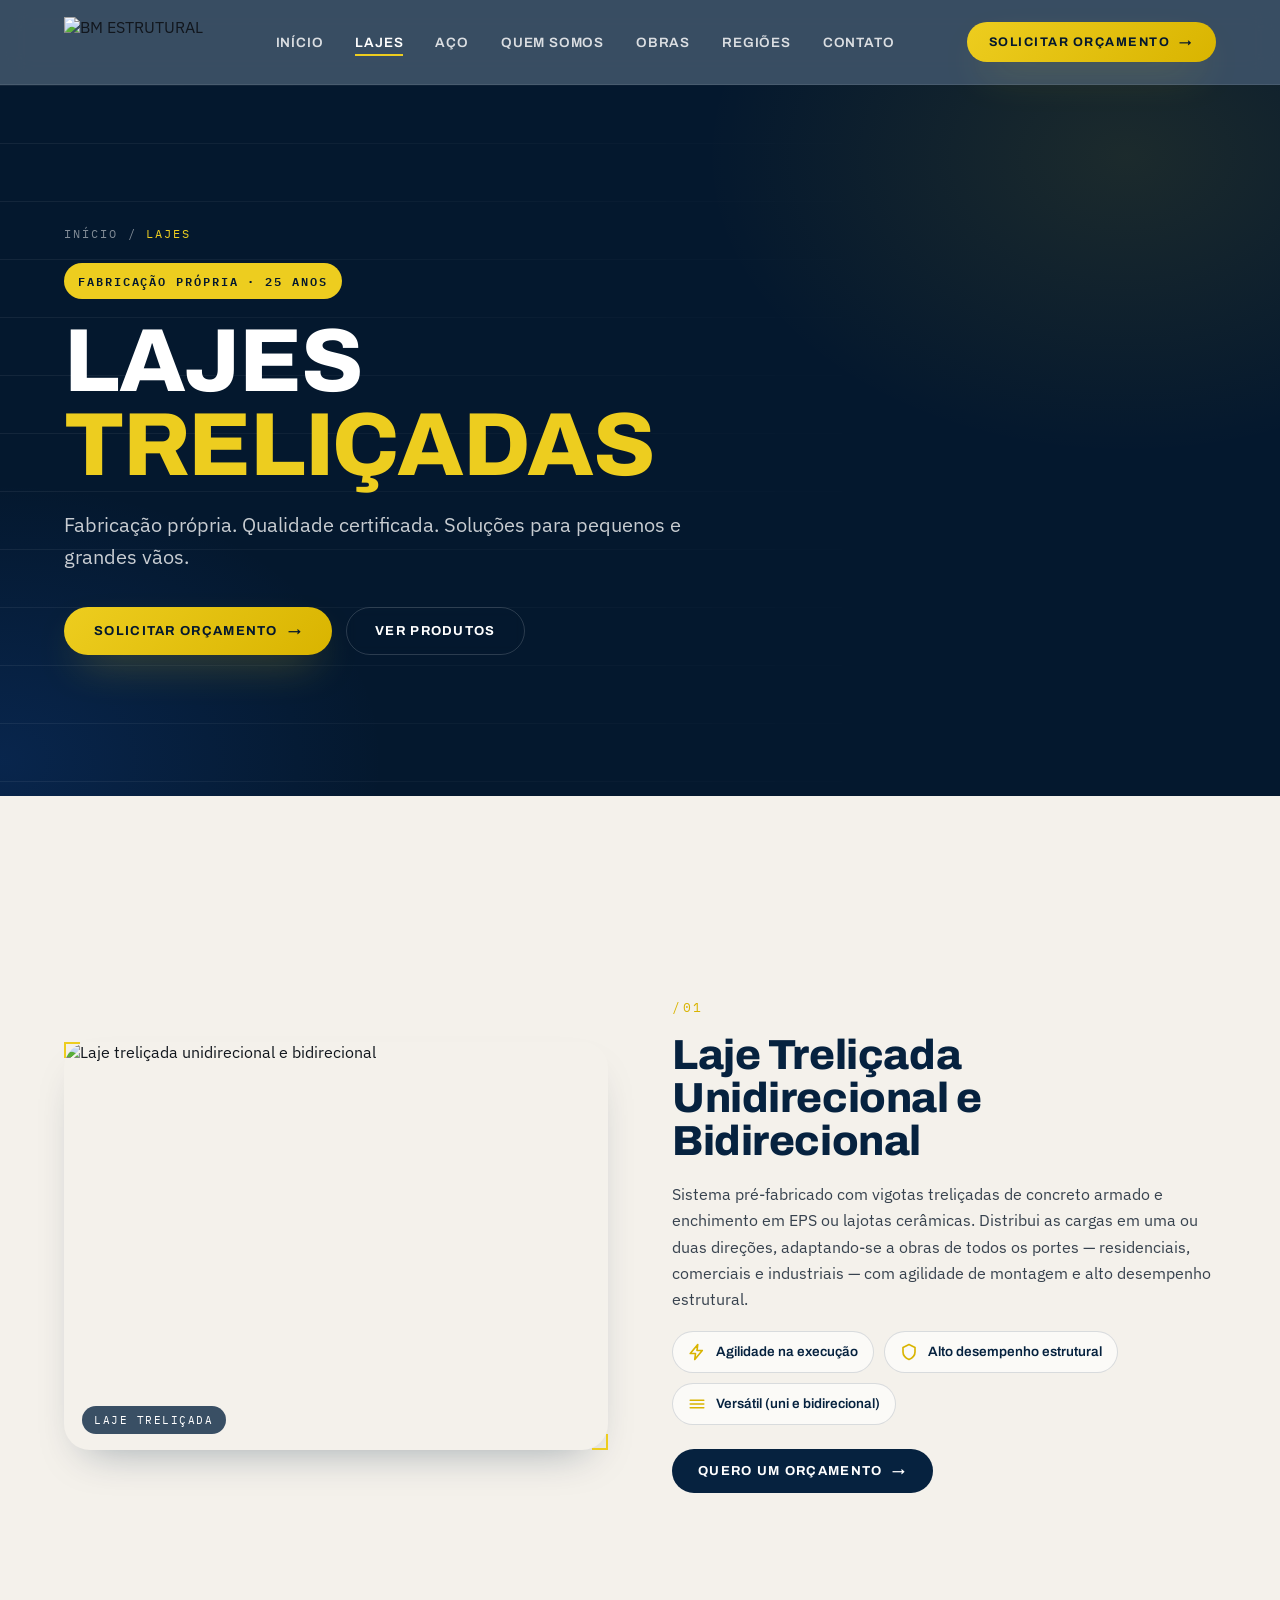
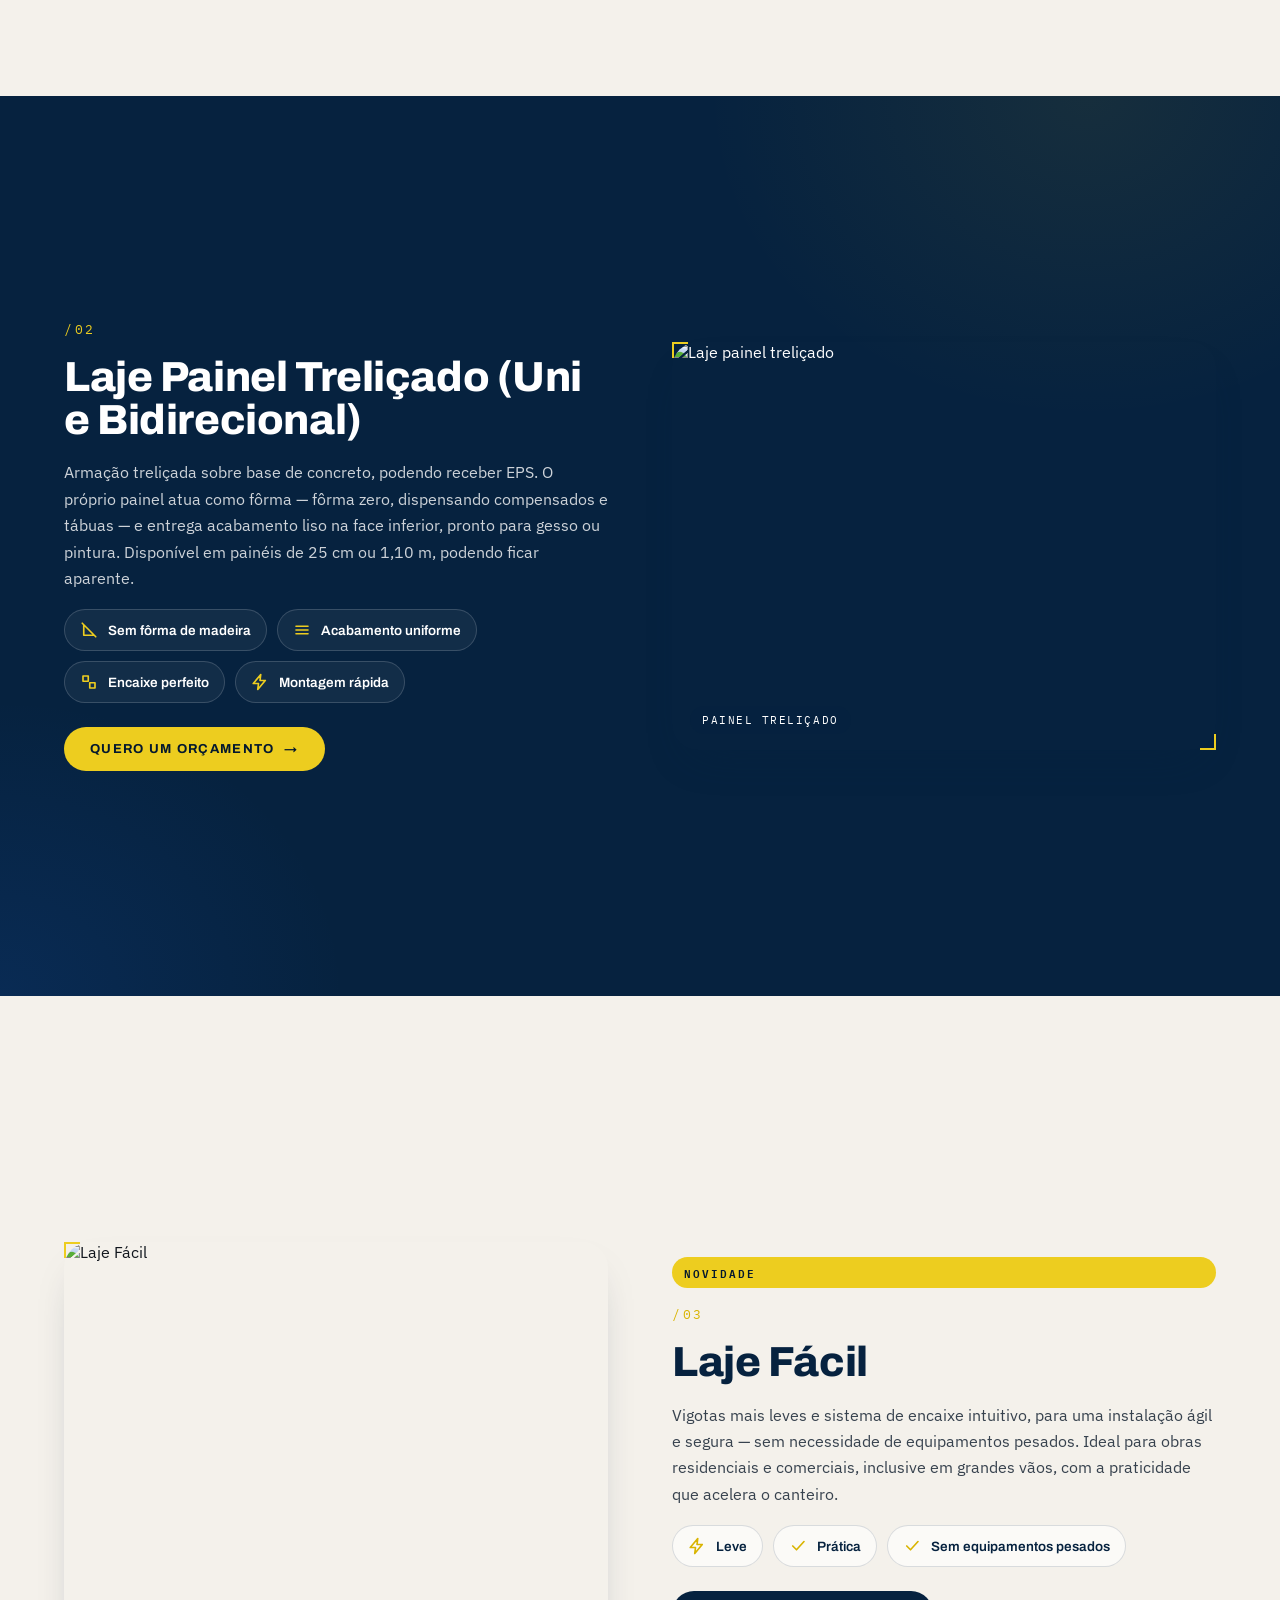
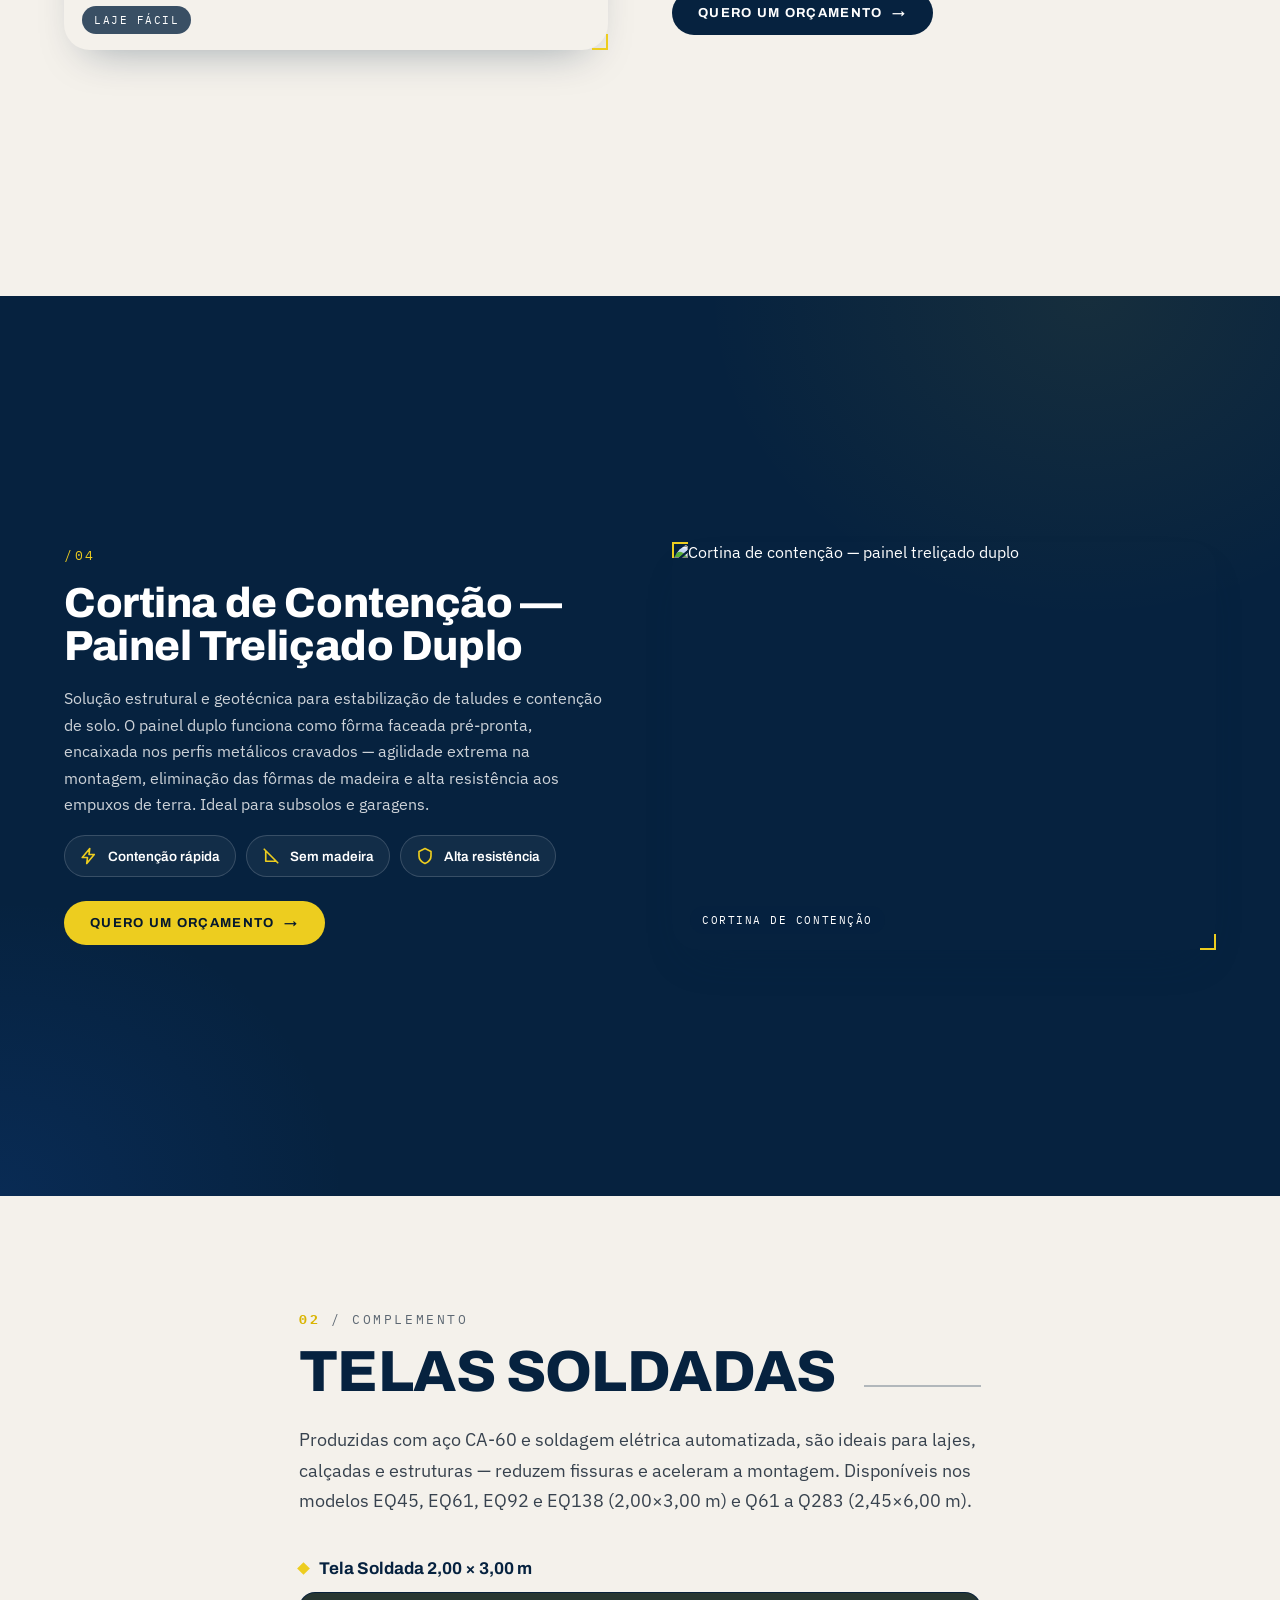
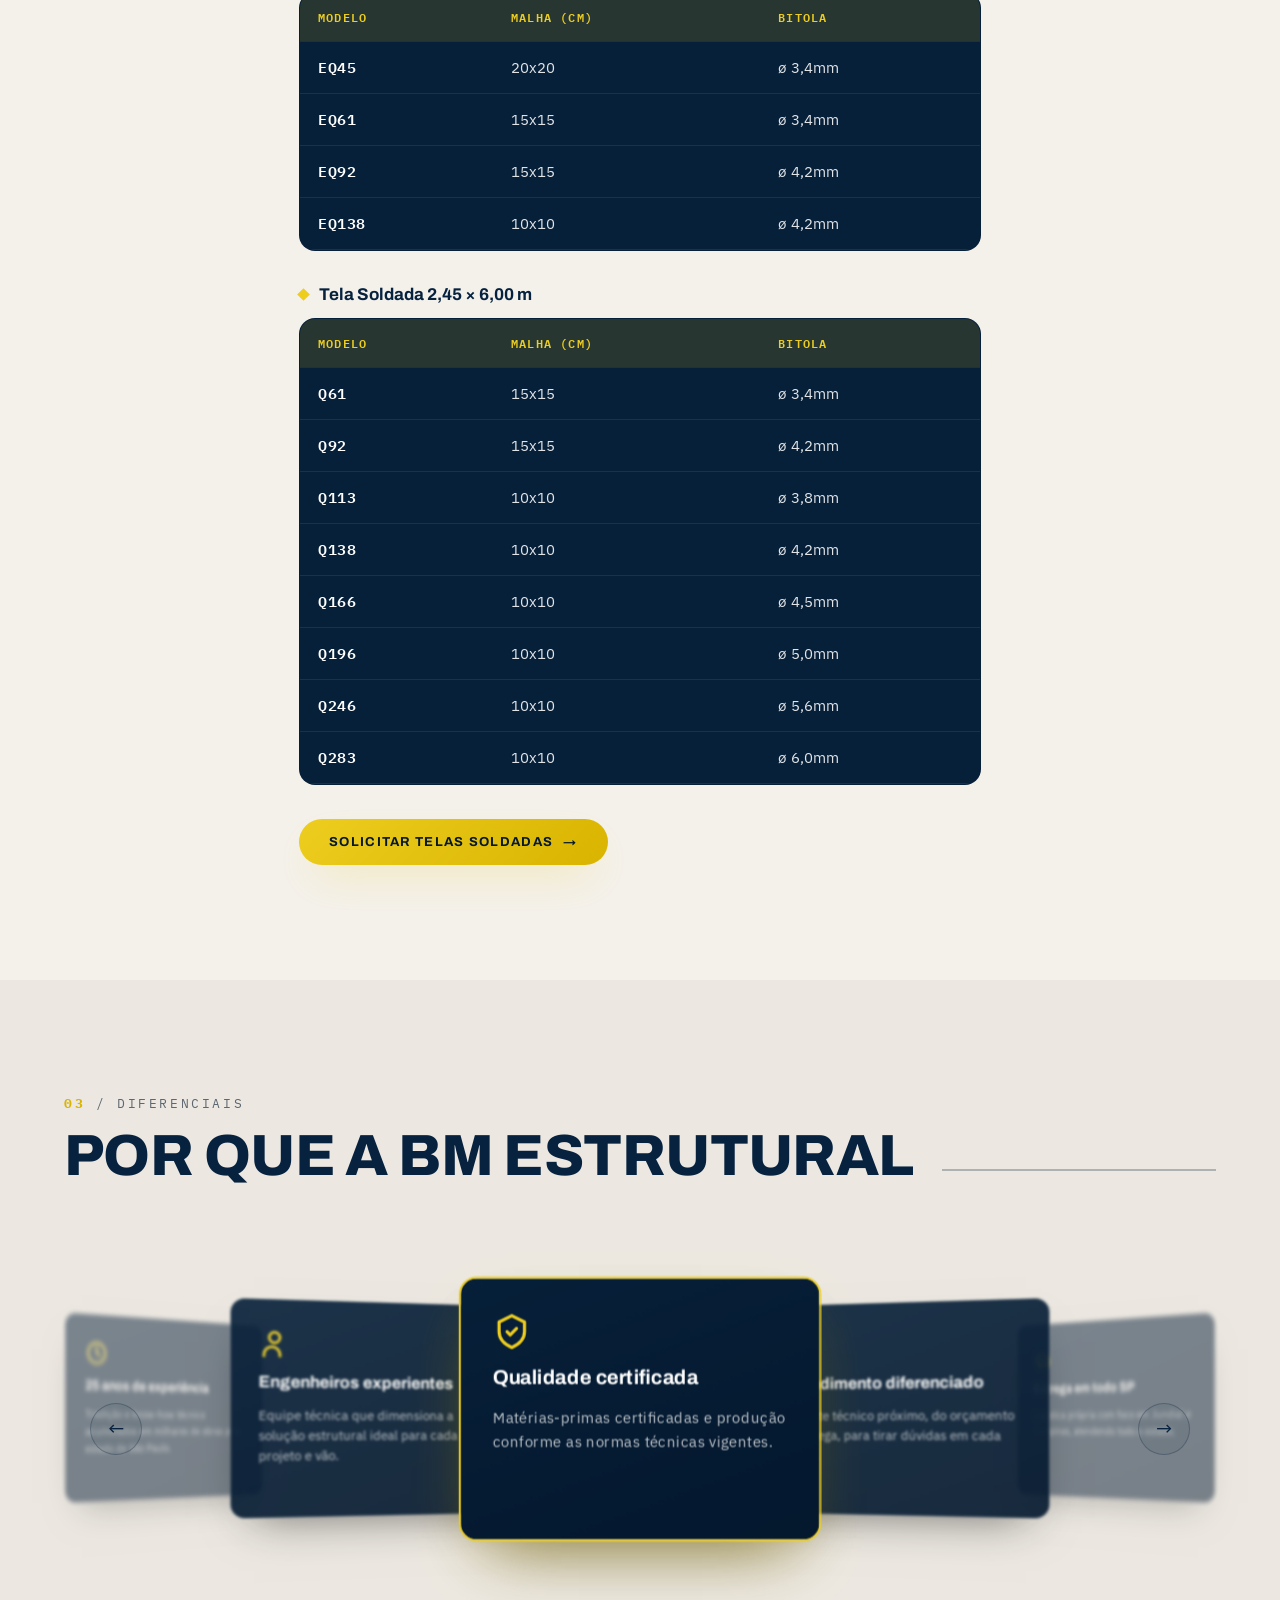
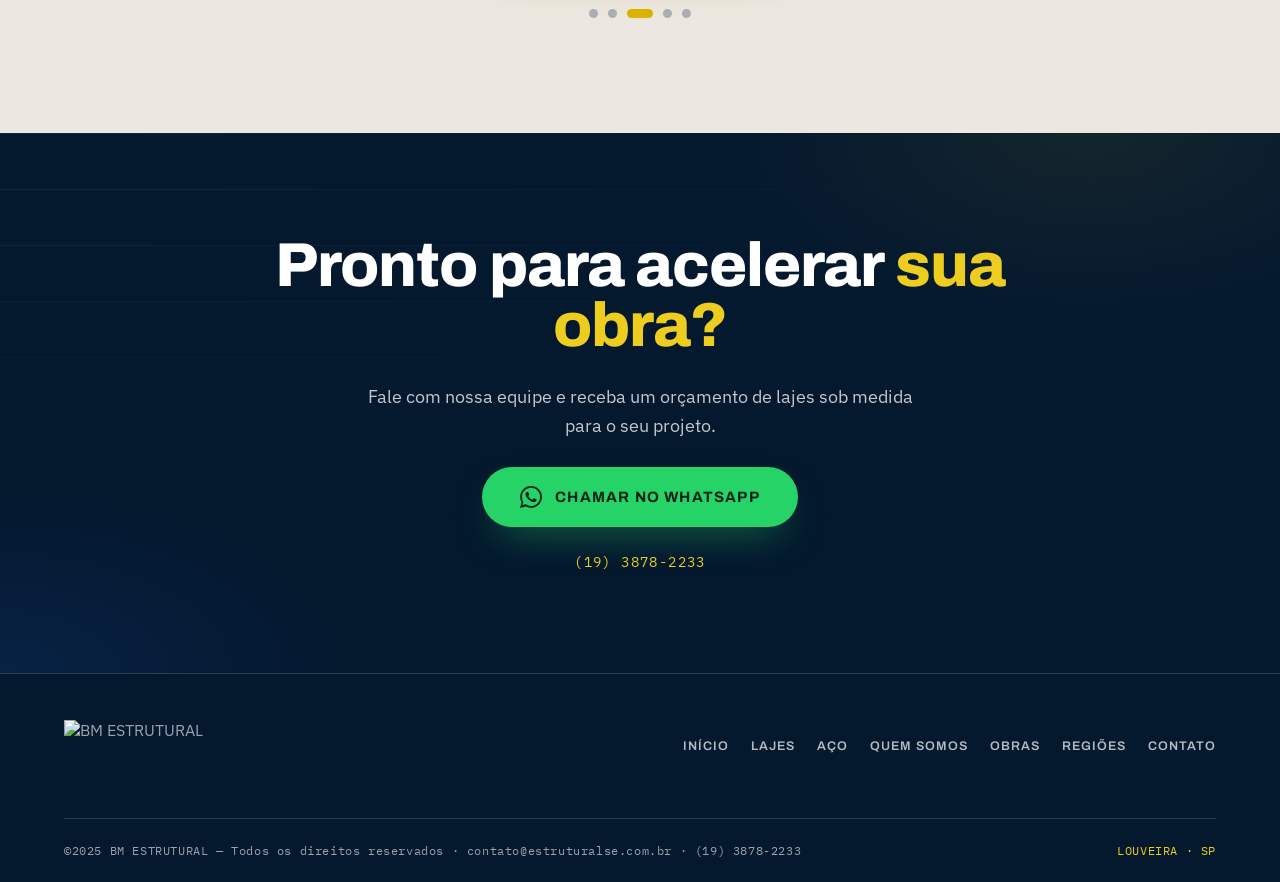
==== commit 122e48a5: "Add 3D cover flow carousel to 'lajes.html' and update styles in 'style.css'" ====
--- a/lajes.html
+++ b/lajes.html
@@ -9,6 +9,83 @@
 <link rel="preconnect" href="https://fonts.gstatic.com" crossorigin>
 <link href="https://fonts.googleapis.com/css2?family=Archivo:wght@400;500;600;700;800;900&family=Archivo+Expanded:wght@700;800;900&family=IBM+Plex+Mono:wght@400;500;600&family=IBM+Plex+Sans:wght@400;500;600;700&display=swap" rel="stylesheet">
 <link rel="stylesheet" href="styles/style.css">
+<style>
+/* ============================================================
+   CARROSSEL 3D COVER FLOW — seção #porque (escopo desta página)
+   Usa as variáveis já definidas no projeto (--yellow, --navy...).
+   ============================================================ */
+.why-carousel{
+  position:relative;
+  margin-top:10px;
+  perspective:1600px;
+  user-select:none;
+}
+.wc-stage{
+  position:relative;
+  height:340px;
+  transform-style:preserve-3d;
+}
+/* cada card é posicionado/animado via JS (translateX + scale + blur) */
+.why-carousel .why-card{
+  position:absolute;
+  top:50%;
+  left:50%;
+  width:min(340px,82vw);
+  min-height:248px;
+  margin:0;
+  padding:32px 30px;
+  display:flex;
+  flex-direction:column;
+  gap:14px;
+  background:linear-gradient(160deg,var(--navy-800),var(--navy-900));
+  border:1px solid var(--line-light);
+  border-radius:var(--r,16px);
+  box-shadow:0 24px 50px -26px rgba(0,0,0,.6);
+  transform:translate(-50%,-50%);
+  transition:transform .5s ease-in-out, filter .5s ease-in-out, opacity .5s ease-in-out, box-shadow .5s ease-in-out, border-color .5s ease-in-out;
+  will-change:transform,filter,opacity;
+  backface-visibility:hidden;
+  cursor:pointer;
+}
+.why-carousel .why-card .ic{width:36px;height:36px;color:var(--yellow)}
+.why-carousel .why-card .ic svg{width:100%;height:100%;display:block}
+.why-carousel .why-card h4{font-family:var(--head);font-weight:700;font-size:19px;line-height:1.2;color:#fff}
+.why-carousel .why-card p{font-size:14.5px;line-height:1.6;color:rgba(255,255,255,.74)}
+/* card central em destaque: borda dourada + brilho */
+.why-carousel .why-card.is-active{
+  border-color:var(--yellow);
+  box-shadow:0 0 0 1px var(--yellow), 0 26px 60px -22px rgba(237,205,31,.45), 0 30px 60px -30px rgba(0,0,0,.7);
+}
+
+/* setas */
+.wc-arrow{
+  position:absolute;top:50%;transform:translateY(-50%);z-index:60;
+  width:52px;height:52px;border-radius:999px;
+  display:grid;place-items:center;
+  background:rgba(6,34,63,.06);border:1px solid var(--line-strong);
+  color:var(--navy);font-size:20px;line-height:1;
+  transition:background .2s,color .2s,border-color .2s,transform .2s;
+}
+.wc-arrow:hover{background:var(--yellow);color:var(--navy-900);border-color:var(--yellow)}
+.wc-prev{left:max(6px,2vw)}
+.wc-next{right:max(6px,2vw)}
+
+/* dots */
+.wc-dots{display:flex;justify-content:center;gap:10px;margin-top:30px}
+.wc-dot{
+  width:9px;height:9px;border-radius:999px;padding:0;border:0;
+  background:var(--line-strong);transition:background .3s,transform .3s,width .3s;
+}
+.wc-dot.is-active{background:var(--yellow-deep);width:26px;transform:none}
+
+/* ---- mobile: 1 card por vez, sem efeito 3D lateral ---- */
+@media (max-width:768px){
+  .why-carousel{perspective:none}
+  .wc-stage{height:auto;min-height:300px}
+  .why-carousel .why-card{width:min(360px,86vw)}
+  .wc-arrow{width:46px;height:46px;font-size:18px}
+}
+</style>
 </head>
 <body>
 
@@ -218,32 +295,40 @@
       <div class="sec-rule"></div>
     </div>
 
-    <div class="why-grid reveal">
-      <div class="why-card">
-        <span class="ic"><svg viewBox="0 0 24 24" fill="none" stroke="currentColor" stroke-width="2" stroke-linecap="round" stroke-linejoin="round"><circle cx="12" cy="12" r="9"/><path d="M12 7v5l3 2"/></svg></span>
-        <h4>25 anos de experiência</h4>
-        <p>Tradição e know-how técnico acumulados em milhares de obras pelo estado de São Paulo.</p>
-      </div>
-      <div class="why-card">
-        <span class="ic"><svg viewBox="0 0 24 24" fill="none" stroke="currentColor" stroke-width="2" stroke-linecap="round" stroke-linejoin="round"><path d="M16 7a4 4 0 11-8 0 4 4 0 018 0z"/><path d="M4 21v-1a6 6 0 0112 0v1"/></svg></span>
-        <h4>Engenheiros experientes</h4>
-        <p>Equipe técnica que dimensiona a solução estrutural ideal para cada projeto e vão.</p>
-      </div>
-      <div class="why-card">
-        <span class="ic"><svg viewBox="0 0 24 24" fill="none" stroke="currentColor" stroke-width="2" stroke-linecap="round" stroke-linejoin="round"><path d="M12 2l8 4v6c0 5-3.5 8-8 10-4.5-2-8-5-8-10V6l8-4z"/><path d="M9 12l2 2 4-4"/></svg></span>
-        <h4>Qualidade certificada</h4>
-        <p>Matérias-primas certificadas e produção conforme as normas técnicas vigentes.</p>
-      </div>
-      <div class="why-card">
-        <span class="ic"><svg viewBox="0 0 24 24" fill="none" stroke="currentColor" stroke-width="2" stroke-linecap="round" stroke-linejoin="round"><path d="M21 15a2 2 0 01-2 2H7l-4 4V5a2 2 0 012-2h14a2 2 0 012 2z"/></svg></span>
-        <h4>Atendimento diferenciado</h4>
-        <p>Suporte técnico próximo, do orçamento à entrega, para tirar dúvidas em cada etapa.</p>
-      </div>
-      <div class="why-card">
-        <span class="ic"><svg viewBox="0 0 24 24" fill="none" stroke="currentColor" stroke-width="2" stroke-linecap="round" stroke-linejoin="round"><path d="M3 13l2-5h11l3 5M5 13h14v4H5z"/><circle cx="8" cy="18" r="1.6"/><circle cx="16" cy="18" r="1.6"/></svg></span>
-        <h4>Entrega em todo SP</h4>
-        <p>Logística própria com foco em Jundiaí e Campinas, atendendo todo o estado.</p>
-      </div>
+    <!-- Carrossel 3D cover flow (JS puro, escopo desta página) -->
+    <div class="why-carousel reveal" id="whyCarousel" aria-roledescription="carrossel">
+      <button class="wc-arrow wc-prev" type="button" aria-label="Card anterior">&larr;</button>
+
+      <div class="wc-stage" id="wcStage">
+        <div class="why-card">
+          <span class="ic"><svg viewBox="0 0 24 24" fill="none" stroke="currentColor" stroke-width="2" stroke-linecap="round" stroke-linejoin="round"><circle cx="12" cy="12" r="9"/><path d="M12 7v5l3 2"/></svg></span>
+          <h4>25 anos de experiência</h4>
+          <p>Tradição e know-how técnico acumulados em milhares de obras pelo estado de São Paulo.</p>
+        </div>
+        <div class="why-card">
+          <span class="ic"><svg viewBox="0 0 24 24" fill="none" stroke="currentColor" stroke-width="2" stroke-linecap="round" stroke-linejoin="round"><path d="M16 7a4 4 0 11-8 0 4 4 0 018 0z"/><path d="M4 21v-1a6 6 0 0112 0v1"/></svg></span>
+          <h4>Engenheiros experientes</h4>
+          <p>Equipe técnica que dimensiona a solução estrutural ideal para cada projeto e vão.</p>
+        </div>
+        <div class="why-card">
+          <span class="ic"><svg viewBox="0 0 24 24" fill="none" stroke="currentColor" stroke-width="2" stroke-linecap="round" stroke-linejoin="round"><path d="M12 2l8 4v6c0 5-3.5 8-8 10-4.5-2-8-5-8-10V6l8-4z"/><path d="M9 12l2 2 4-4"/></svg></span>
+          <h4>Qualidade certificada</h4>
+          <p>Matérias-primas certificadas e produção conforme as normas técnicas vigentes.</p>
+        </div>
+        <div class="why-card">
+          <span class="ic"><svg viewBox="0 0 24 24" fill="none" stroke="currentColor" stroke-width="2" stroke-linecap="round" stroke-linejoin="round"><path d="M21 15a2 2 0 01-2 2H7l-4 4V5a2 2 0 012-2h14a2 2 0 012 2z"/></svg></span>
+          <h4>Atendimento diferenciado</h4>
+          <p>Suporte técnico próximo, do orçamento à entrega, para tirar dúvidas em cada etapa.</p>
+        </div>
+        <div class="why-card">
+          <span class="ic"><svg viewBox="0 0 24 24" fill="none" stroke="currentColor" stroke-width="2" stroke-linecap="round" stroke-linejoin="round"><path d="M3 13l2-5h11l3 5M5 13h14v4H5z"/><circle cx="8" cy="18" r="1.6"/><circle cx="16" cy="18" r="1.6"/></svg></span>
+          <h4>Entrega em todo SP</h4>
+          <p>Logística própria com foco em Jundiaí e Campinas, atendendo todo o estado.</p>
+        </div>
+      </div>
+
+      <button class="wc-arrow wc-next" type="button" aria-label="Próximo card">&rarr;</button>
+      <div class="wc-dots" id="wcDots" aria-hidden="true"></div>
     </div>
   </div>
 </section>
@@ -284,5 +369,117 @@
 </footer>
 
 <script src="scripts/app.js"></script>
+<script>
+/* ============================================================
+   Carrossel 3D cover flow (#porque) — JavaScript puro
+   ============================================================ */
+(function () {
+  'use strict';
+  var root = document.getElementById('whyCarousel');
+  if (!root) return;
+
+  var stage = document.getElementById('wcStage');
+  var dotsWrap = document.getElementById('wcDots');
+  var cards = Array.prototype.slice.call(stage.querySelectorAll('.why-card'));
+  var n = cards.length;
+  if (!n) return;
+
+  var active = Math.floor(n / 2);   // começa no card do meio
+  var timer = null;
+  var DUR = 3000;
+  var mq = window.matchMedia('(max-width:768px)');
+
+  /* menor deslocamento circular entre i e o card ativo (ex.: -2..2) */
+  function offsetOf(i) {
+    var d = i - active;
+    if (d > n / 2) d -= n;
+    if (d < -n / 2) d += n;
+    return d;
+  }
+
+  function place(card, off) {
+    var x, ry, scale, blur, op, z, active0 = (off === 0);
+    if (mq.matches) {
+      /* mobile: só o card central visível, sem 3D lateral */
+      if (active0) { x = 0; scale = 1; blur = 0; op = 1; z = 30; }
+      else { x = off > 0 ? 120 : -120; scale = .9; blur = 0; op = 0; z = 0; }
+      card.style.transform = 'translate(-50%,-50%) translateX(' + x + '%) scale(' + scale + ')';
+    } else {
+      var a = Math.abs(off);
+      if (a === 0) { x = 0; ry = 0; scale = 1.06; blur = 0; op = 1; z = 30; }
+      else if (a === 1) { x = off * 260; ry = off * -22; scale = .86; blur = 1.5; op = .92; z = 20; }
+      else { x = off * 235; ry = off * -28; scale = .72; blur = 3; op = .5; z = 10; }
+      card.style.transform = 'translate(-50%,-50%) translateX(' + x + 'px) rotateY(' + ry + 'deg) scale(' + scale + ')';
+    }
+    card.style.filter = blur ? 'blur(' + blur + 'px)' : 'none';
+    card.style.opacity = op;
+    card.style.zIndex = z;
+    card.style.pointerEvents = (op === 0) ? 'none' : 'auto';
+    card.classList.toggle('is-active', active0);
+    card.setAttribute('aria-hidden', active0 ? 'false' : 'true');
+  }
+
+  function render() {
+    cards.forEach(function (c, i) { place(c, offsetOf(i)); });
+    Array.prototype.slice.call(dotsWrap.children).forEach(function (d, i) {
+      d.classList.toggle('is-active', i === active);
+    });
+  }
+
+  function go(i) { active = (i + n) % n; render(); }
+  function next() { go(active + 1); }
+  function prev() { go(active - 1); }
+
+  function start() { stop(); timer = setInterval(next, DUR); }
+  function stop() { if (timer) { clearInterval(timer); timer = null; } }
+
+  /* dots */
+  for (var k = 0; k < n; k++) {
+    (function (i) {
+      var b = document.createElement('button');
+      b.type = 'button';
+      b.className = 'wc-dot';
+      b.setAttribute('aria-label', 'Ir ao card ' + (i + 1));
+      b.addEventListener('click', function () { go(i); start(); });
+      dotsWrap.appendChild(b);
+    })(k);
+  }
+
+  /* setas */
+  root.querySelector('.wc-next').addEventListener('click', function () { next(); start(); });
+  root.querySelector('.wc-prev').addEventListener('click', function () { prev(); start(); });
+
+  /* clicar / passar o mouse num card lateral o torna central */
+  cards.forEach(function (c, i) {
+    c.addEventListener('click', function () { if (i !== active) { go(i); start(); } });
+    c.addEventListener('mouseenter', function () { if (!mq.matches && i !== active) go(i); });
+  });
+
+  /* pausa o giro automático com o mouse sobre o carrossel */
+  root.addEventListener('mouseenter', stop);
+  root.addEventListener('mouseleave', start);
+
+  /* swipe no mobile */
+  var sx = 0, drag = false;
+  stage.addEventListener('touchstart', function (e) { sx = e.touches[0].clientX; drag = true; stop(); }, { passive: true });
+  stage.addEventListener('touchend', function (e) {
+    if (!drag) return;
+    var dx = e.changedTouches[0].clientX - sx;
+    if (Math.abs(dx) > 40) { dx < 0 ? next() : prev(); }
+    drag = false; start();
+  }, { passive: true });
+
+  /* reposiciona ao trocar entre desktop/mobile */
+  (mq.addEventListener ? mq.addEventListener('change', render) : mq.addListener(render));
+
+  /* pausa quando a aba não está visível */
+  document.addEventListener('visibilitychange', function () {
+    document.hidden ? stop() : start();
+  });
+
+  render();
+  start();
+})();
+</script>
 </body>
 </html>
--- a/styles/style.css
+++ b/styles/style.css
@@ -575,7 +575,7 @@
    POR QUE ESCOLHER / DIFERENCIAIS — grade de cards
    ============================================================ */
 .why-grid{display:grid;grid-template-columns:repeat(auto-fit,minmax(220px,1fr));gap:2px;background:var(--line);border:1px solid var(--line)}
-.on-navy .why-grid{background:var(--line-light);border-color:var(--line-light)}
+
 .why-card{
   background:var(--concrete-2);padding:30px 26px;display:flex;flex-direction:column;gap:14px;min-height:170px;
 }
